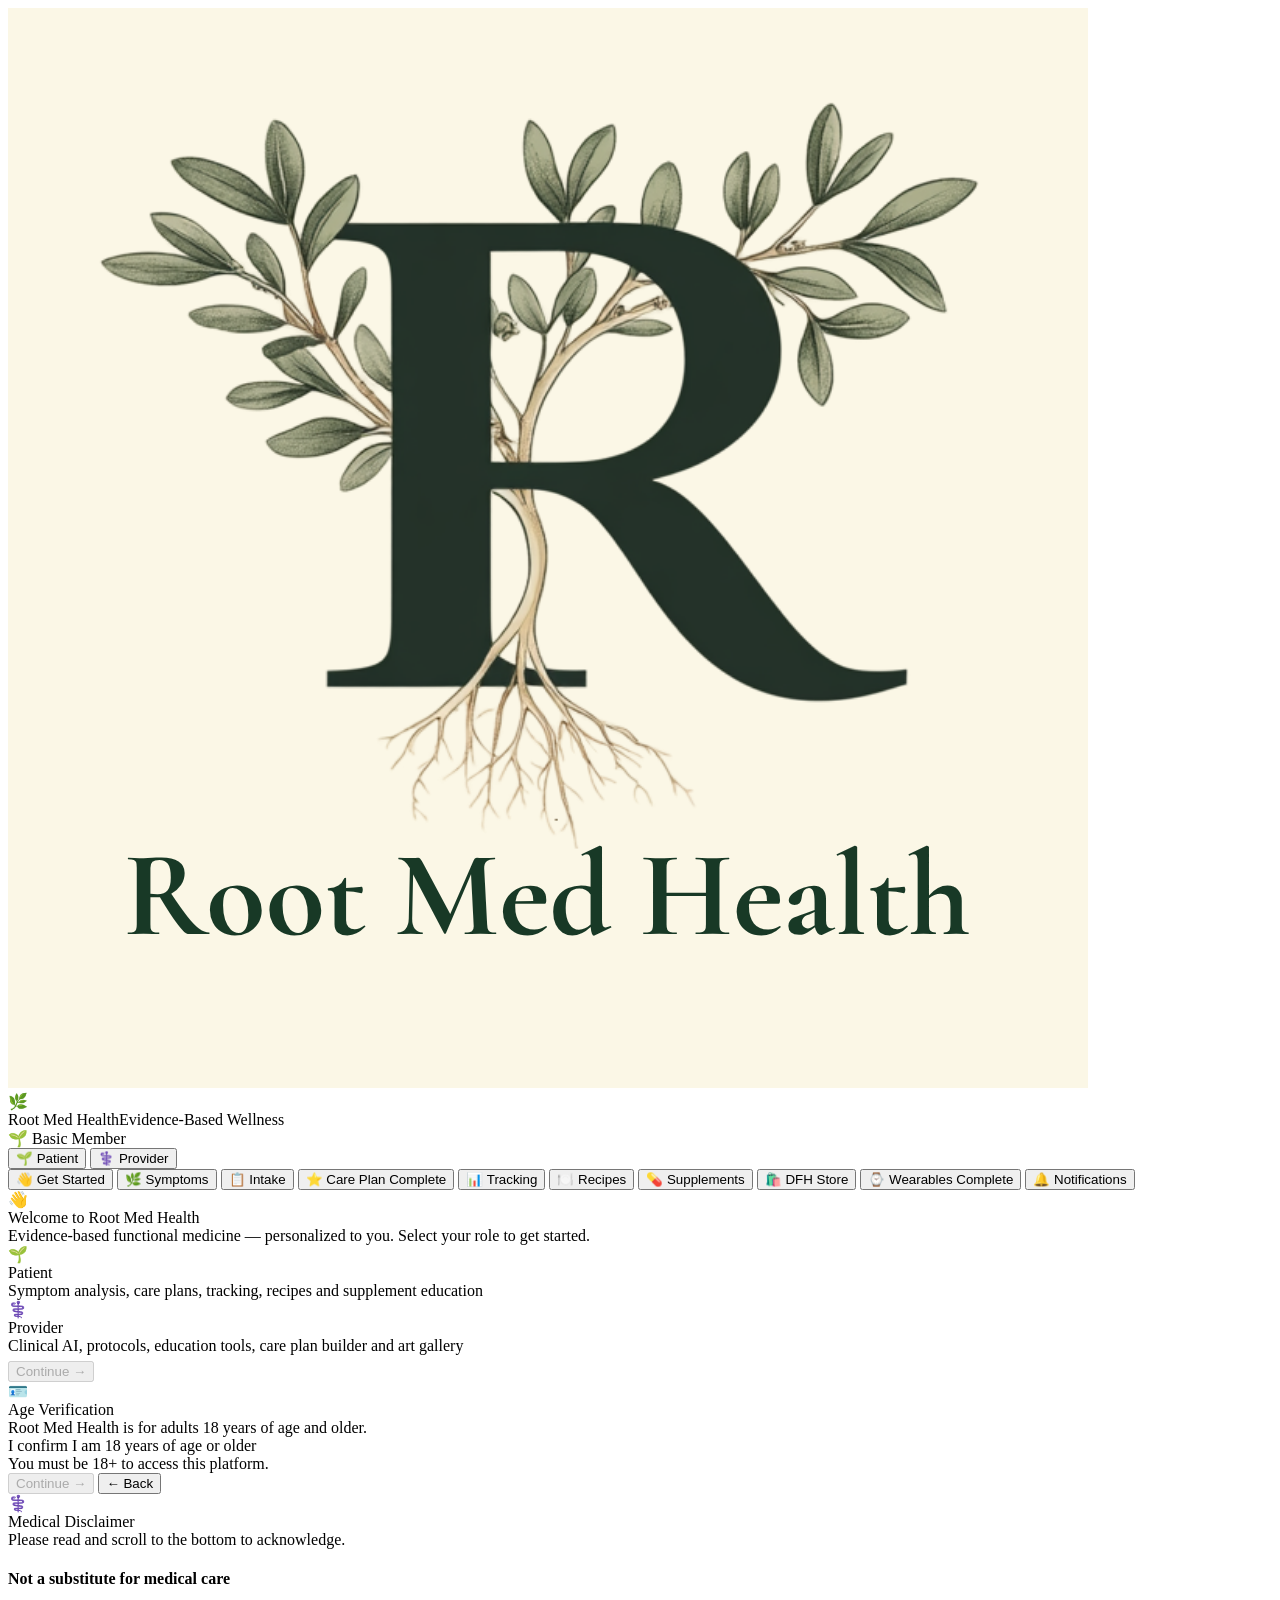
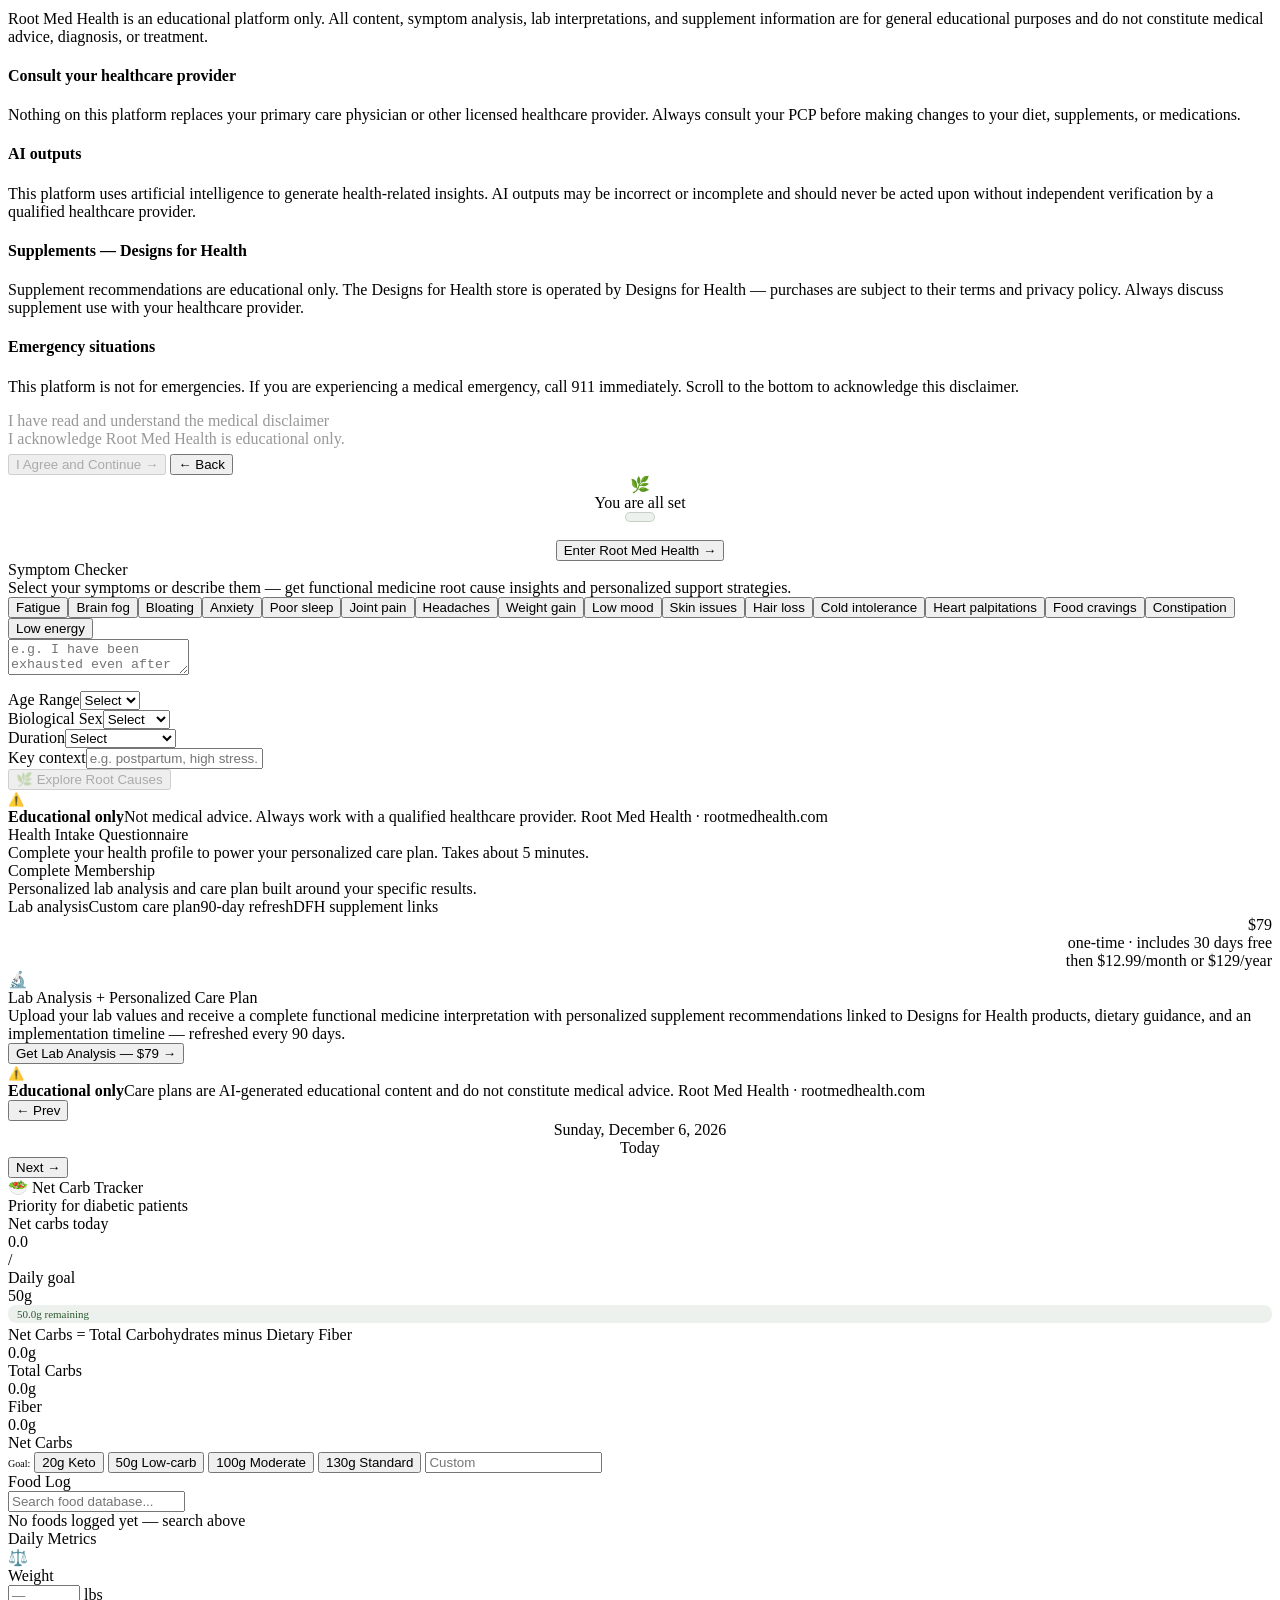
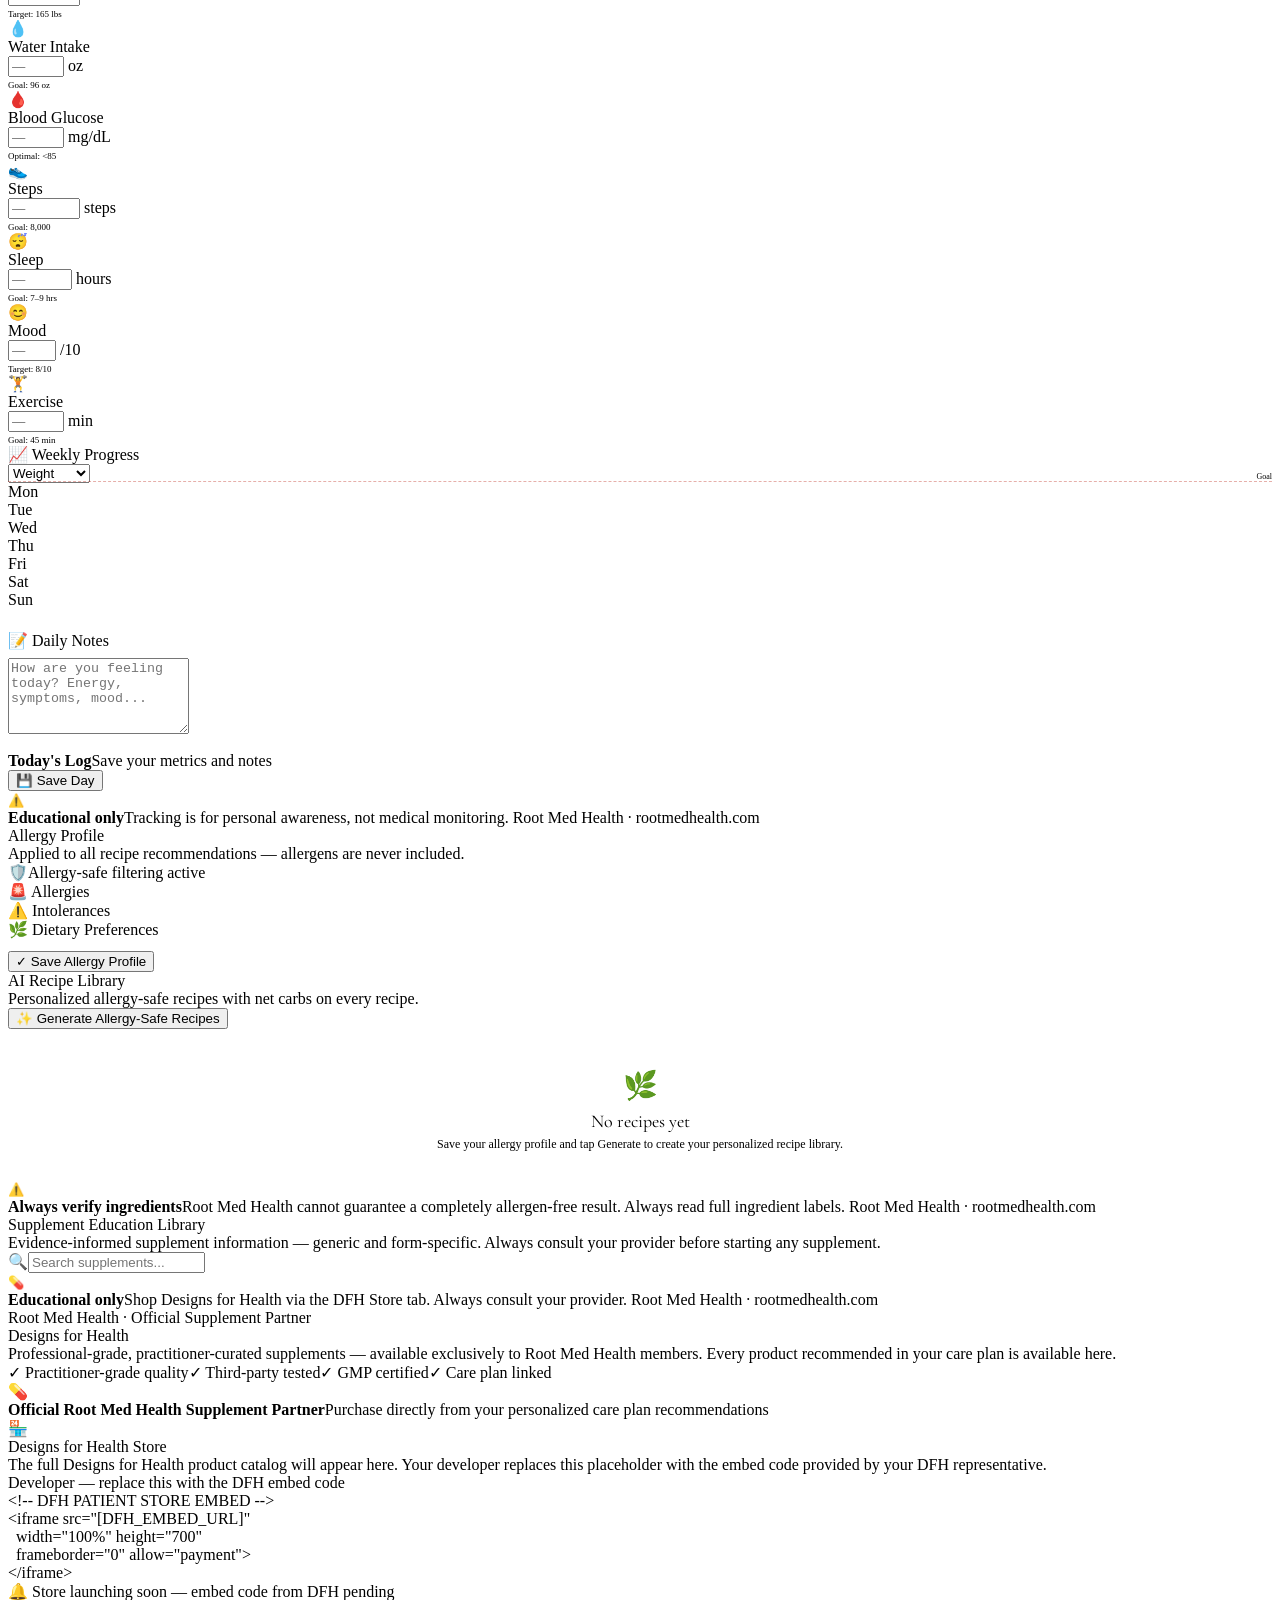
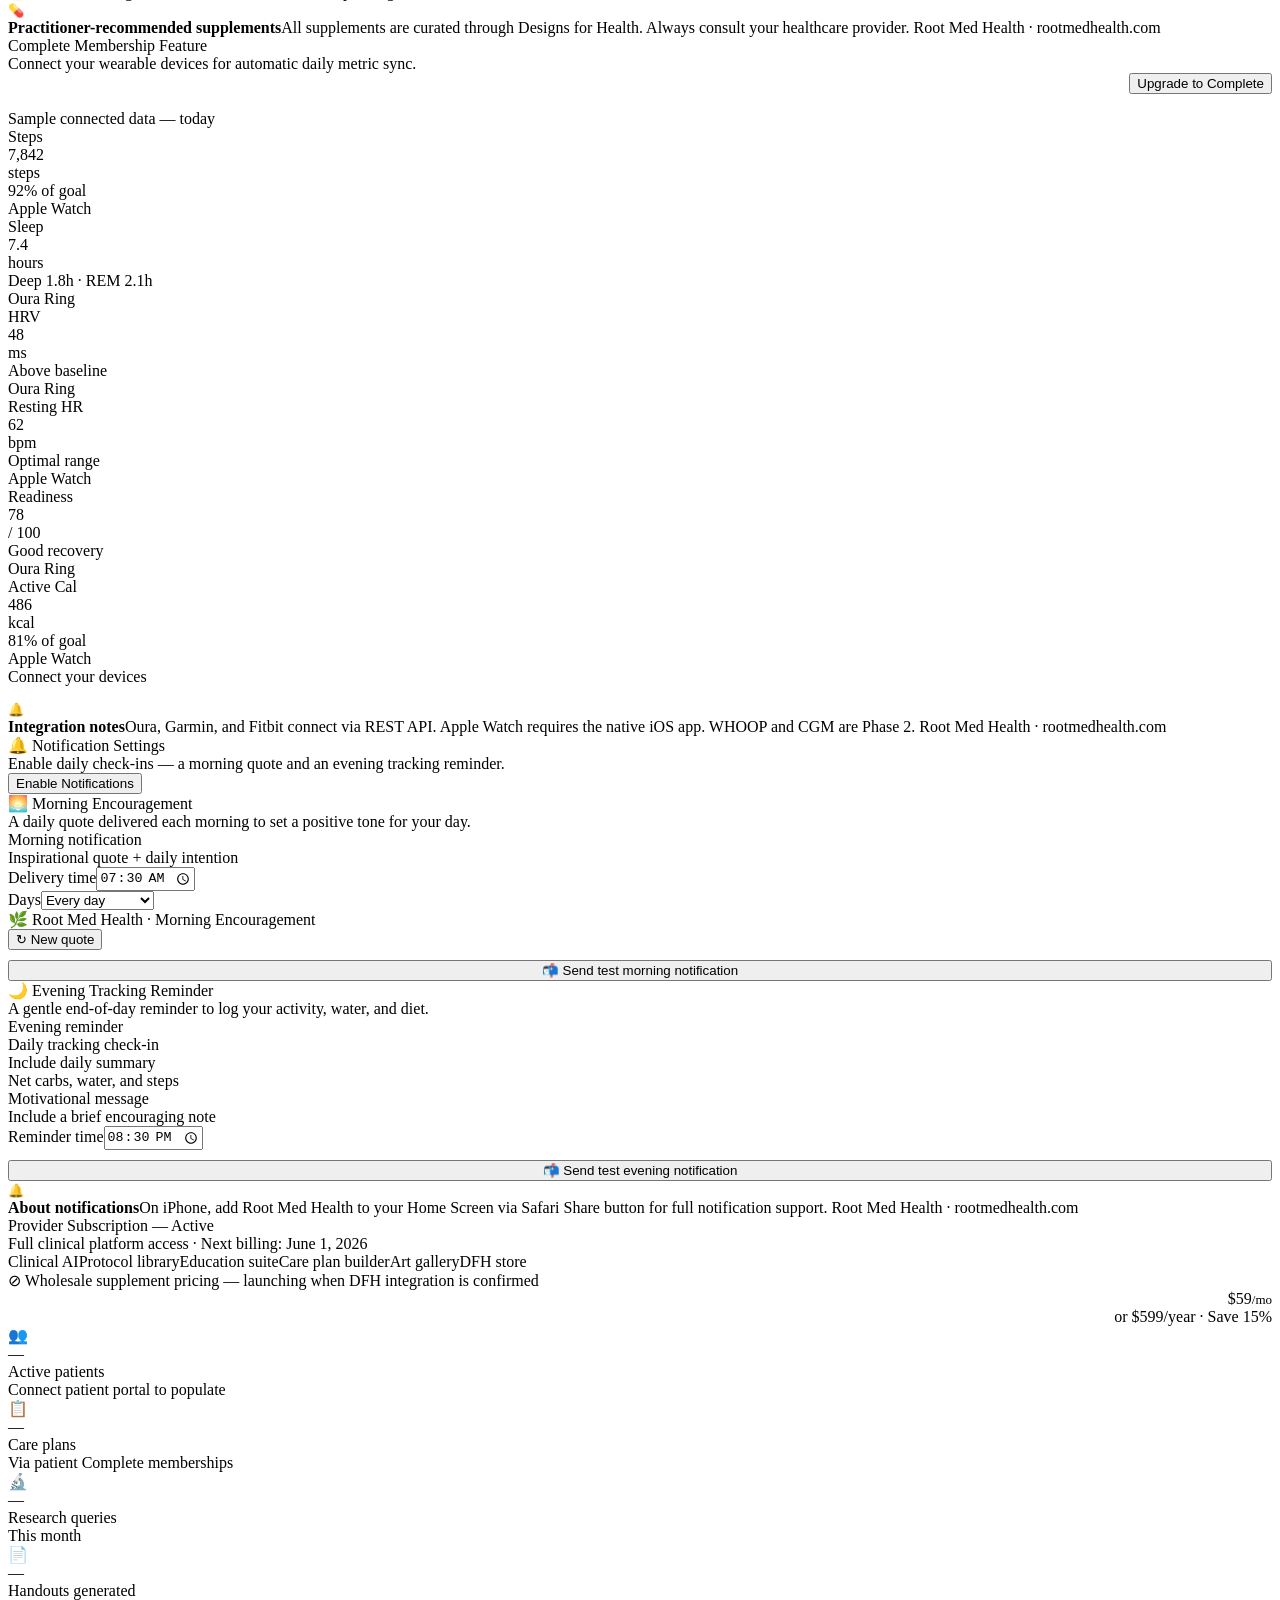
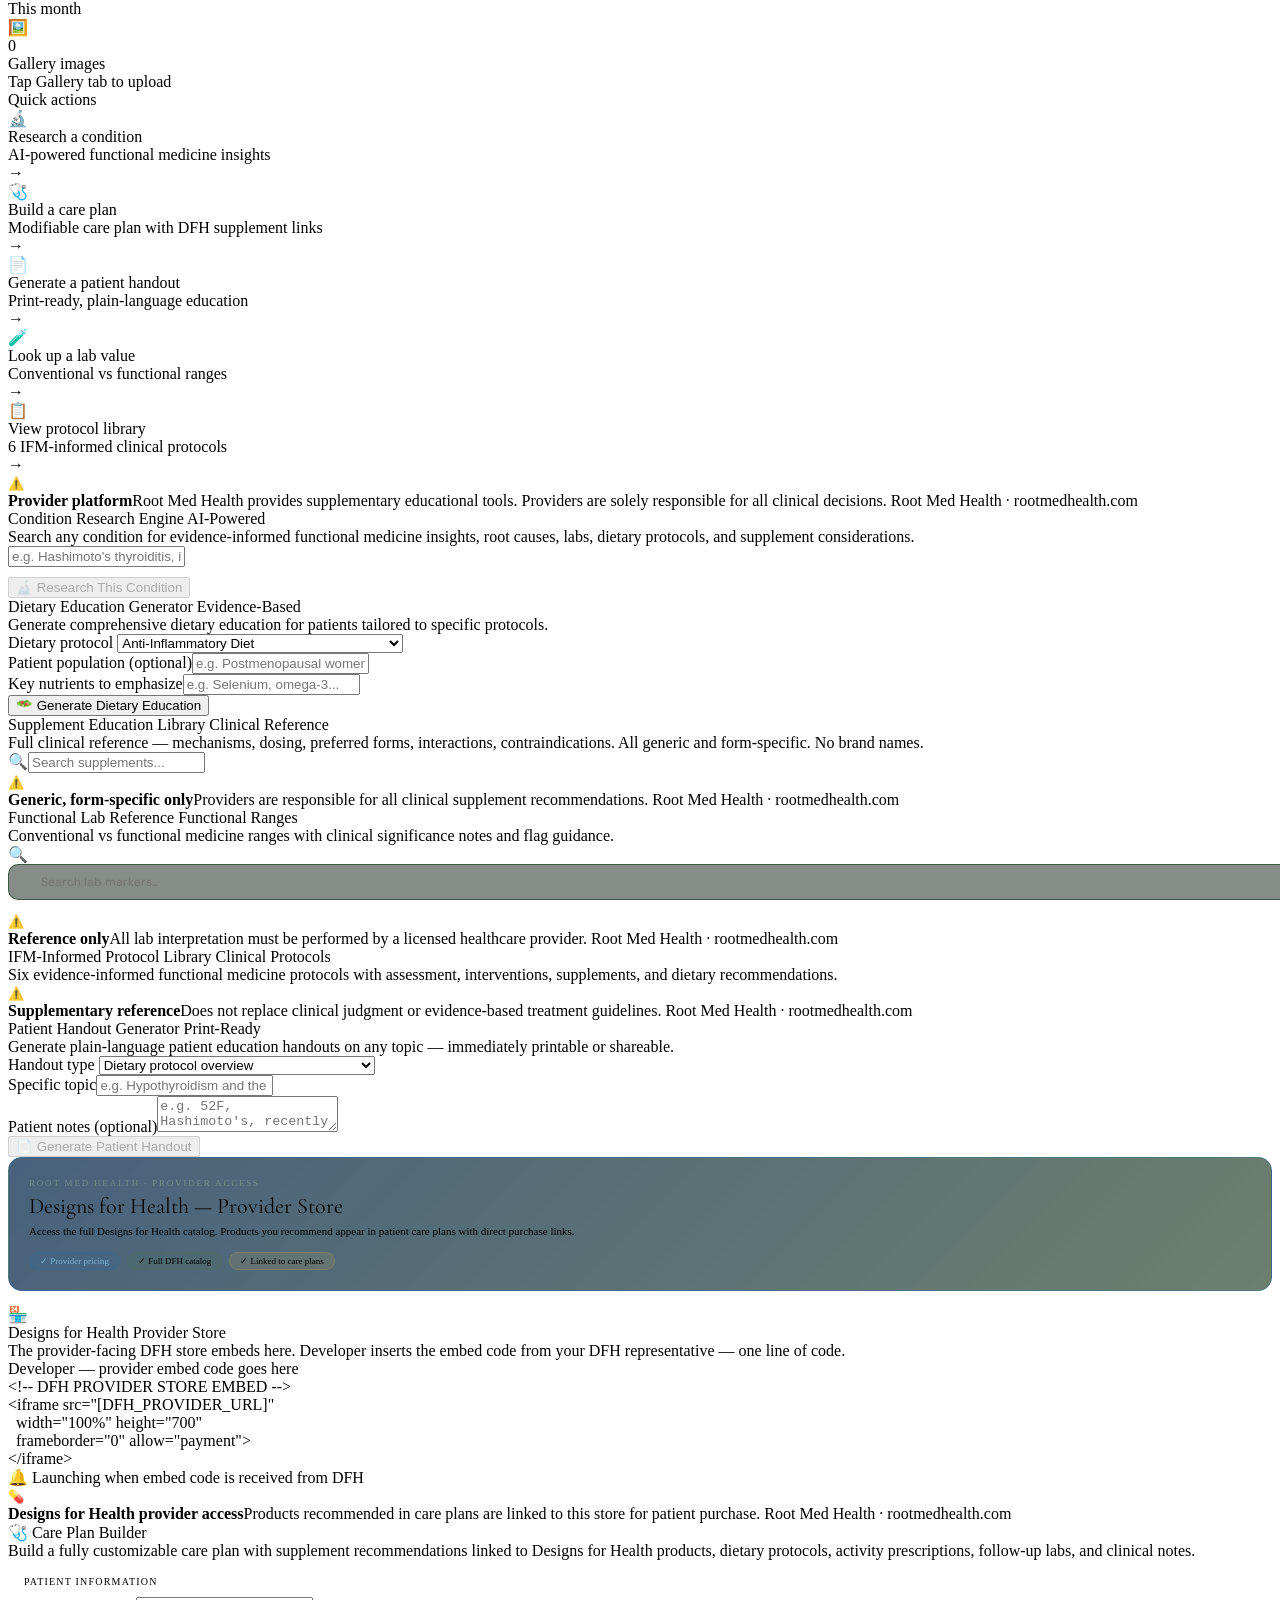
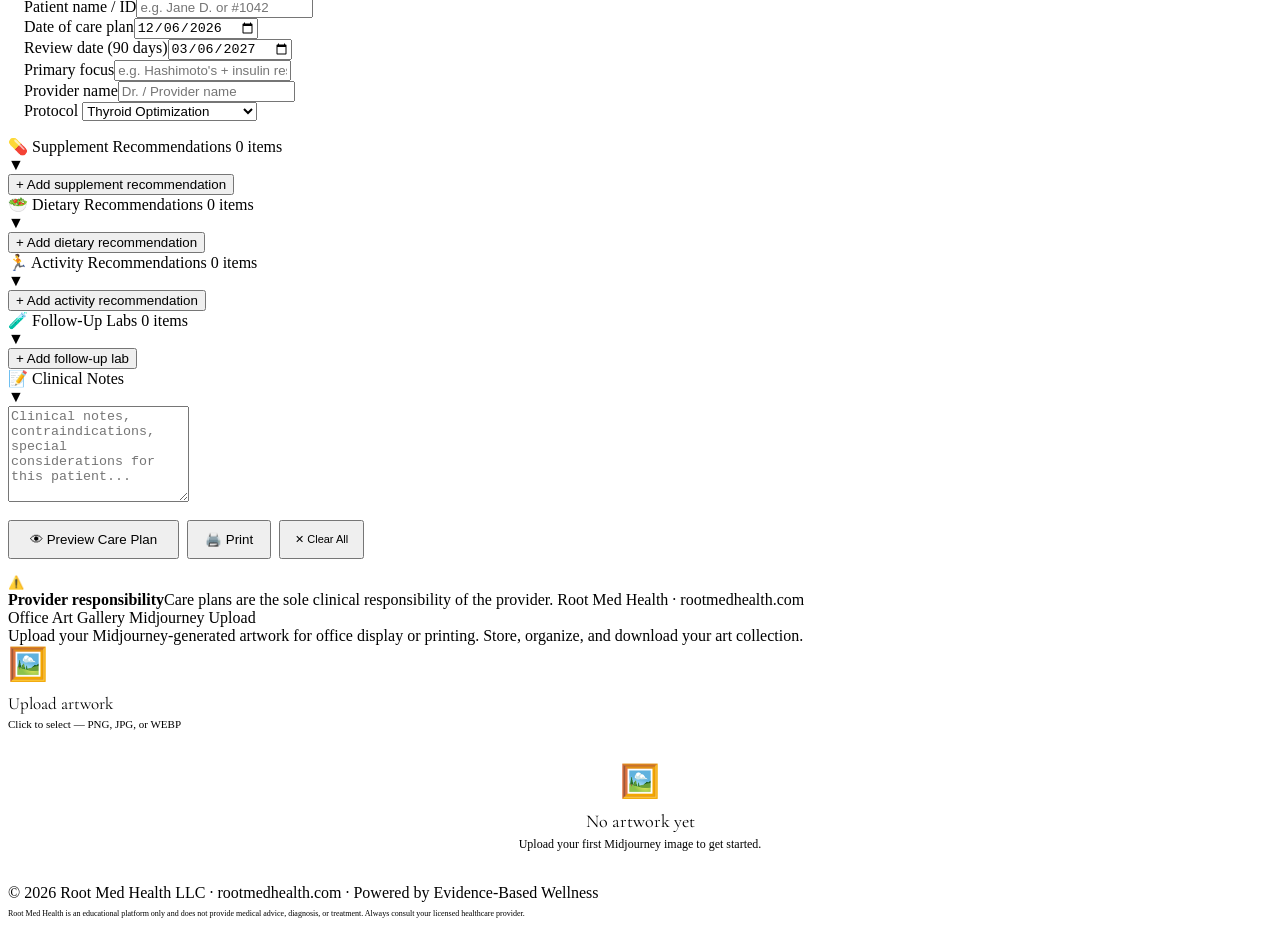
==== index.html @ a7e33c2a "Add files via upload" ====
<!DOCTYPE html>
<html lang="en">
<head>
<meta charset="UTF-8">
<meta name="viewport" content="width=device-width, initial-scale=1.0">
<meta name="description" content="Root Med Health — Evidence-based functional medicine personalized to you">
<meta name="theme-color" content="#2d4a30">
<title>Root Med Health</title>
<link rel="manifest" href="/manifest.json">
<link rel="apple-touch-icon" href="/icons/icon-180.png">
<link href="https://fonts.googleapis.com/css2?family=Cormorant+Garamond:ital,wght@0,300;0,400;0,500;0,600;1,300;1,400&family=DM+Sans:wght@300;400;500&display=swap" rel="stylesheet">
<link rel="stylesheet" href="styles.css">
</head>
<body class="patient-mode">

<!-- HEADER -->
<div class="header">
  <div class="logo" onclick="switchTab(isProvider?'dashboard':'symptoms',null)">
    <img src="/logo.png" class="logo-img" alt="Root Med Health"
      onerror="this.style.display='none';document.getElementById('lf').style.display='flex'">
    <div id="lf" class="logo-fallback">
      <div class="logo-orb">🌿</div>
      <div><span class="logo-text">Root Med Health</span><span class="logo-sub">Evidence-Based Wellness</span></div>
    </div>
  </div>
  <div class="header-right">
    <span class="tier-badge" id="tier-badge">🌱 Basic Member</span>
    <div class="mode-pills">
      <button class="mpill active" id="pill-patient" onclick="setMode('patient',this)">🌱 Patient</button>
      <button class="mpill" id="pill-provider" onclick="setMode('provider',this)">⚕️ Provider</button>
    </div>
  </div>
</div>

<!-- PATIENT TABS -->
<div class="main-tabs" id="patient-tabs">
  <button class="mtab active" onclick="switchTab('onboard',this)">👋 Get Started</button>
  <button class="mtab" onclick="switchTab('symptoms',this)">🌿 Symptoms</button>
  <button class="mtab" onclick="switchTab('intake',this)">📋 Intake</button>
  <button class="mtab" onclick="switchTab('careplan',this)">⭐ Care Plan <span class="tier-lock">Complete</span></button>
  <button class="mtab" onclick="switchTab('tracker',this)">📊 Tracking</button>
  <button class="mtab" onclick="switchTab('recipes',this)">🍽️ Recipes</button>
  <button class="mtab" onclick="switchTab('supplements',this)">💊 Supplements</button>
  <button class="mtab" onclick="switchTab('store',this)">🛍️ DFH Store</button>
  <button class="mtab" onclick="switchTab('wearables',this)">⌚ Wearables <span class="tier-lock">Complete</span></button>
  <button class="mtab" onclick="switchTab('notifications',this)">🔔 Notifications</button>
</div>

<!-- PROVIDER TABS -->
<div class="main-tabs" id="provider-tabs" style="display:none">
  <button class="mtab active" onclick="switchTab('dashboard',this)">📊 Dashboard</button>
  <button class="mtab" onclick="switchTab('research',this)">🔬 Condition Research</button>
  <button class="mtab" onclick="switchTab('dietary',this)">🥗 Dietary Education</button>
  <button class="mtab" onclick="switchTab('prov-supplements',this)">💊 Supplement Education</button>
  <button class="mtab" onclick="switchTab('labs',this)">🧪 Lab Reference</button>
  <button class="mtab" onclick="switchTab('protocols',this)">📋 Protocols</button>
  <button class="mtab" onclick="switchTab('handouts',this)">📄 Handouts</button>
  <button class="mtab" onclick="switchTab('prov-store',this)">🛍️ DFH Store</button>
  <button class="mtab" onclick="switchTab('builder',this)">🩺 Care Plan Builder</button>
  <button class="mtab" onclick="switchTab('gallery',this)">🖼️ Art Gallery</button>
</div>

<div class="main" id="main-content">

<!-- ONBOARDING -->
<div id="v-onboard" class="view active">
  <div class="ob-wrap">
    <div class="step-dots">
      <div class="sdot active" id="dot-0"></div>
      <div class="sdot" id="dot-1"></div>
      <div class="sdot" id="dot-2"></div>
      <div class="sdot" id="dot-3"></div>
    </div>
    <div class="ob-card active" id="ob-0">
      <span class="ob-icon">👋</span>
      <div class="ob-title">Welcome to Root Med Health</div>
      <div class="ob-sub">Evidence-based functional medicine — personalized to you. Select your role to get started.</div>
      <div class="role-grid">
        <div class="role-card" id="role-patient" onclick="selectRole('patient')">
          <span class="role-emoji">🌱</span>
          <div class="role-name">Patient</div>
          <div class="role-desc">Symptom analysis, care plans, tracking, recipes and supplement education</div>
        </div>
        <div class="role-card" id="role-provider" onclick="selectRole('provider')">
          <span class="role-emoji">⚕️</span>
          <div class="role-name">Provider</div>
          <div class="role-desc">Clinical AI, protocols, education tools, care plan builder and art gallery</div>
        </div>
      </div>
      <button class="btn-primary" id="btn-ob-0" disabled onclick="obStep(1)" style="margin-top:6px">Continue →</button>
    </div>
    <div class="ob-card" id="ob-1">
      <span class="ob-icon">🪪</span>
      <div class="ob-title">Age Verification</div>
      <div class="ob-sub">Root Med Health is for adults 18 years of age and older.</div>
      <div class="check-row" id="age-check" onclick="toggleCheck('age')">
        <div class="checkbox" id="cb-age"></div>
        <div><div class="check-label">I confirm I am 18 years of age or older</div><div class="check-sub">You must be 18+ to access this platform.</div></div>
      </div>
      <button class="btn-primary" id="btn-ob-1" disabled onclick="obStep(2)">Continue →</button>
      <button class="btn-back" onclick="obStep(0)">← Back</button>
    </div>
    <div class="ob-card" id="ob-2">
      <span class="ob-icon">⚕️</span>
      <div class="ob-title">Medical Disclaimer</div>
      <div class="ob-sub">Please read and scroll to the bottom to acknowledge.</div>
      <div class="disc-scroll" id="disc-scroll" onscroll="checkDiscScroll()">
        <h4>Not a substitute for medical care</h4>
        <p>Root Med Health is an educational platform only. All content, symptom analysis, lab interpretations, and supplement information are for general educational purposes and do not constitute medical advice, diagnosis, or treatment.</p>
        <h4>Consult your healthcare provider</h4>
        <p>Nothing on this platform replaces your primary care physician or other licensed healthcare provider. Always consult your PCP before making changes to your diet, supplements, or medications.</p>
        <h4>AI outputs</h4>
        <p>This platform uses artificial intelligence to generate health-related insights. AI outputs may be incorrect or incomplete and should never be acted upon without independent verification by a qualified healthcare provider.</p>
        <h4>Supplements — Designs for Health</h4>
        <p>Supplement recommendations are educational only. The Designs for Health store is operated by Designs for Health — purchases are subject to their terms and privacy policy. Always discuss supplement use with your healthcare provider.</p>
        <h4>Emergency situations</h4>
        <p>This platform is not for emergencies. If you are experiencing a medical emergency, call 911 immediately. Scroll to the bottom to acknowledge this disclaimer.</p>
      </div>
      <div class="check-row" id="disc-check" onclick="toggleCheck('disc')" style="pointer-events:none;opacity:.4">
        <div class="checkbox" id="cb-disc"></div>
        <div><div class="check-label">I have read and understand the medical disclaimer</div><div class="check-sub">I acknowledge Root Med Health is educational only.</div></div>
      </div>
      <button class="btn-primary" id="btn-ob-2" disabled onclick="obStep(3)" style="margin-top:6px">I Agree and Continue →</button>
      <button class="btn-back" onclick="obStep(1)">← Back</button>
    </div>
    <div class="ob-card" id="ob-3">
      <div style="text-align:center">
        <div class="success-ring">🌿</div>
        <div class="ob-title">You are all set</div>
        <div style="display:inline-block;background:rgba(77,114,83,.1);color:#2d5a30;border:1px solid rgba(77,114,83,.25);border-radius:20px;padding:4px 14px;font-size:11px;font-weight:500;margin-bottom:14px" id="ob-role-badge"></div>
        <div class="ob-sub" id="ob-success-sub"></div>
        <button class="btn-primary" onclick="enterPlatform()">Enter Root Med Health →</button>
      </div>
    </div>
  </div>
</div>

<!-- SYMPTOM CHECKER -->
<div id="v-symptoms" class="view">
  <div class="card">
    <div class="card-title">Symptom Checker</div>
    <div class="card-sub">Select your symptoms or describe them — get functional medicine root cause insights and personalized support strategies.</div>
    <div id="sym-input-area">
      <div class="chips" id="sym-tags"></div>
      <textarea class="inp" id="sym-text" style="margin-bottom:12px" placeholder="e.g. I have been exhausted even after 8 hours of sleep, bloated after meals, brain fog most mornings..." oninput="checkSymBtn()"></textarea>
      <div class="grid-2">
        <div class="fld"><label class="fld-label">Age Range</label><select class="inp" id="sym-age"><option value="">Select</option><option>18-25</option><option>26-35</option><option>36-45</option><option>46-55</option><option>56-65</option><option>65+</option></select></div>
        <div class="fld"><label class="fld-label">Biological Sex</label><select class="inp" id="sym-sex"><option value="">Select</option><option>Female</option><option>Male</option><option>Other</option></select></div>
        <div class="fld"><label class="fld-label">Duration</label><select class="inp" id="sym-dur"><option value="">Select</option><option>Under 2 weeks</option><option>2-4 weeks</option><option>1-3 months</option><option>3-6 months</option><option>6+ months</option><option>Years</option></select></div>
        <div class="fld"><label class="fld-label">Key context</label><input type="text" class="inp" id="sym-ctx" placeholder="e.g. postpartum, high stress..."></div>
      </div>
      <button class="btn-primary" id="sym-btn" onclick="analyzeSymptoms()" disabled>🌿 Explore Root Causes</button>
    </div>
    <div id="sym-loading" style="display:none"></div>
    <div id="sym-results" style="display:none"></div>
  </div>
  <div class="disc"><span style="font-size:13px;flex-shrink:0">⚠️</span><div class="disc-txt"><strong>Educational only</strong>Not medical advice. Always work with a qualified healthcare provider. Root Med Health · rootmedhealth.com</div></div>
</div>

<!-- INTAKE -->
<div id="v-intake" class="view">
  <div class="card">
    <div class="card-title">Health Intake Questionnaire</div>
    <div class="card-sub">Complete your health profile to power your personalized care plan. Takes about 5 minutes.</div>
    <div class="intake-progress" id="intake-progress"></div>
    <div id="intake-steps"></div>
  </div>
</div>

<!-- CARE PLAN -->
<div id="v-careplan" class="view">
  <div class="mb-banner mb-complete">
    <div>
      <div class="mb-title">Complete Membership</div>
      <div class="mb-sub">Personalized lab analysis and care plan built around your specific results.</div>
      <div class="mb-perks"><span class="mb-perk">Lab analysis</span><span class="mb-perk">Custom care plan</span><span class="mb-perk">90-day refresh</span><span class="mb-perk">DFH supplement links</span></div>
    </div>
    <div style="text-align:right;flex-shrink:0">
      <div class="mb-price">$79</div>
      <div class="mb-period">one-time · includes 30 days free</div>
      <span class="mb-trial">then $12.99/month or $129/year</span>
    </div>
  </div>
  <div class="lock-overlay" id="careplan-lock">
    <span class="lock-icon">🔬</span>
    <div class="lock-title">Lab Analysis + Personalized Care Plan</div>
    <div class="lock-sub">Upload your lab values and receive a complete functional medicine interpretation with personalized supplement recommendations linked to Designs for Health products, dietary guidance, and an implementation timeline — refreshed every 90 days.</div>
    <button class="btn-upgrade" onclick="unlockCarePlan()">Get Lab Analysis — $79 →</button>
  </div>
  <div id="careplan-content" style="display:none"></div>
  <div class="disc"><span style="font-size:13px;flex-shrink:0">⚠️</span><div class="disc-txt"><strong>Educational only</strong>Care plans are AI-generated educational content and do not constitute medical advice. Root Med Health · rootmedhealth.com</div></div>
</div>

<!-- TRACKING -->
<div id="v-tracker" class="view">
  <div class="date-nav">
    <button class="date-btn" onclick="changeDay(-1)">← Prev</button>
    <div style="text-align:center;flex:1"><div class="date-display" id="date-display"></div><span class="date-sub" id="date-sub"></span></div>
    <button class="date-btn" onclick="changeDay(1)">Next →</button>
  </div>
  <div class="carb-card">
    <div class="carb-header"><div class="carb-title">🥗 Net Carb Tracker</div><span class="carb-badge">Priority for diabetic patients</span></div>
    <div class="carb-big">
      <div><div class="carb-label">Net carbs today</div><div class="carb-num" id="carb-current">0</div></div>
      <div class="carb-div">/</div>
      <div><div class="carb-label">Daily goal</div><div class="carb-goal-num" id="carb-goal-display">50g</div></div>
      <div id="carb-remaining-badge"></div>
    </div>
    <div class="carb-bar"><div class="carb-fill" id="carb-fill" style="width:0%"></div></div>
    <div class="carb-formula">Net Carbs = Total Carbohydrates minus Dietary Fiber</div>
    <div class="carb-breakdown">
      <div class="cb-item"><div class="cb-val" id="cb-total">0g</div><div class="cb-lbl">Total Carbs</div></div>
      <div class="cb-item"><div class="cb-val" id="cb-fiber">0g</div><div class="cb-lbl">Fiber</div></div>
      <div class="cb-item"><div class="cb-val" id="cb-net">0g</div><div class="cb-lbl">Net Carbs</div></div>
    </div>
    <div class="goal-btns">
      <span style="font-size:10px;color:var(--gray)">Goal:</span>
      <button class="gbtn" onclick="setCarbGoal(20,this)">20g Keto</button>
      <button class="gbtn active" onclick="setCarbGoal(50,this)">50g Low-carb</button>
      <button class="gbtn" onclick="setCarbGoal(100,this)">100g Moderate</button>
      <button class="gbtn" onclick="setCarbGoal(130,this)">130g Standard</button>
      <input type="number" class="custom-goal" placeholder="Custom" oninput="setCarbGoal(parseInt(this.value)||50,null)">
    </div>
    <div class="food-log-title">Food Log</div>
    <div class="food-add-row"><input type="text" class="food-search-inp" id="quick-food-search" placeholder="Search food database..." oninput="quickFoodSearch()"></div>
    <div id="quick-food-results" style="display:none" class="food-dropdown"></div>
    <div class="log-items" id="food-log-items"><div class="log-empty">No foods logged yet — search above</div></div>
  </div>
  <div class="section-label">Daily Metrics</div>
  <div class="metrics-grid" id="metrics-grid"></div>
  <div class="chart-card">
    <div class="chart-header">
      <div class="chart-title">📈 Weekly Progress</div>
      <select class="chart-sel" id="chart-metric-sel" onchange="renderChart()">
        <option value="weight">Weight</option><option value="water">Water</option>
        <option value="netCarbs">Net Carbs</option><option value="steps">Steps</option>
        <option value="sleep">Sleep</option><option value="glucose">Glucose</option>
      </select>
    </div>
    <div style="position:relative;padding-bottom:22px"><div class="chart-bars" id="chart-bars"></div></div>
  </div>
  <div class="card" style="margin-bottom:14px">
    <div class="card-title" style="font-size:16px;margin-bottom:8px">📝 Daily Notes</div>
    <textarea class="inp" id="daily-notes" style="min-height:70px" placeholder="How are you feeling today? Energy, symptoms, mood..."></textarea>
  </div>
  <div class="save-bar">
    <div class="save-bar-text"><strong id="save-bar-label">Today's Log</strong><span>Save your metrics and notes</span></div>
    <button class="btn-save" onclick="saveDay()">💾 Save Day</button>
  </div>
  <div class="disc"><span style="font-size:13px;flex-shrink:0">⚠️</span><div class="disc-txt"><strong>Educational only</strong>Tracking is for personal awareness, not medical monitoring. Root Med Health · rootmedhealth.com</div></div>
</div>

<!-- RECIPES -->
<div id="v-recipes" class="view">
  <div class="card">
    <div class="card-title">Allergy Profile</div>
    <div class="card-sub">Applied to all recipe recommendations — allergens are never included.</div>
    <div class="allergy-bar" id="allergy-bar"><span style="font-size:16px;flex-shrink:0">🛡️</span><span class="af-text">Allergy-safe filtering active</span><div id="af-tags" style="display:flex;gap:4px;flex-wrap:wrap"></div></div>
    <div class="section-label">🚨 Allergies</div><div class="chips" id="chips-allergens"></div>
    <div class="section-label">⚠️ Intolerances</div><div class="chips" id="chips-intolerances"></div>
    <div class="section-label">🌿 Dietary Preferences</div><div class="chips" id="chips-preferences"></div>
    <button class="btn-primary" style="margin-top:12px" onclick="saveAllergyProfile()">✓ Save Allergy Profile</button>
  </div>
  <div class="card">
    <div class="card-title">AI Recipe Library</div>
    <div class="card-sub">Personalized allergy-safe recipes with net carbs on every recipe.</div>
    <button class="btn-primary" id="btn-gen-recipes" onclick="generateRecipes()" style="margin-bottom:12px">✨ Generate Allergy-Safe Recipes</button>
    <div id="recipe-loading" style="display:none"></div>
    <div class="recipe-grid" id="recipe-grid"></div>
    <div id="recipe-empty" style="text-align:center;padding:28px;color:var(--gray);font-size:12px"><div style="font-size:28px;margin-bottom:8px">🌿</div><div style="font-family:'Cormorant Garamond',serif;font-size:18px;color:var(--deep);margin-bottom:5px">No recipes yet</div>Save your allergy profile and tap Generate to create your personalized recipe library.</div>
  </div>
  <div class="disc"><span style="font-size:13px;flex-shrink:0">⚠️</span><div class="disc-txt"><strong>Always verify ingredients</strong>Root Med Health cannot guarantee a completely allergen-free result. Always read full ingredient labels. Root Med Health · rootmedhealth.com</div></div>
</div>

<!-- PATIENT SUPPLEMENTS -->
<div id="v-supplements" class="view">
  <div class="card">
    <div class="card-title">Supplement Education Library</div>
    <div class="card-sub">Evidence-informed supplement information — generic and form-specific. Always consult your provider before starting any supplement.</div>
    <div class="search-wrap"><span class="search-icon">🔍</span><input type="text" placeholder="Search supplements..." oninput="filterSupplements('patient',this.value)"></div>
    <div class="supp-grid" id="pat-supp-grid"></div>
    <div id="pat-supp-detail"></div>
  </div>
  <div class="disc"><span style="font-size:13px;flex-shrink:0">💊</span><div class="disc-txt"><strong>Educational only</strong>Shop Designs for Health via the DFH Store tab. Always consult your provider. Root Med Health · rootmedhealth.com</div></div>
</div>

<!-- PATIENT DFH STORE -->
<div id="v-store" class="view">
  <div class="dfh-hero">
    <div class="dfh-eyebrow">Root Med Health · Official Supplement Partner</div>
    <div class="dfh-title">Designs for Health</div>
    <div class="dfh-sub">Professional-grade, practitioner-curated supplements — available exclusively to Root Med Health members. Every product recommended in your care plan is available here.</div>
    <div class="dfh-badges"><span class="dfh-badge">✓ Practitioner-grade quality</span><span class="dfh-badge">✓ Third-party tested</span><span class="dfh-badge">✓ GMP certified</span><span class="dfh-badge">✓ Care plan linked</span></div>
    <div class="dfh-partner-strip"><div class="dfh-partner-logo">💊</div><div class="dfh-partner-text"><strong>Official Root Med Health Supplement Partner</strong><span>Purchase directly from your personalized care plan recommendations</span></div></div>
  </div>
  <div class="embed-zone">
    <div class="embed-placeholder">
      <span class="embed-placeholder-icon">🏪</span>
      <div class="embed-placeholder-title">Designs for Health Store</div>
      <div class="embed-placeholder-sub">The full Designs for Health product catalog will appear here. Your developer replaces this placeholder with the embed code provided by your DFH representative.</div>
      <div class="embed-code-box"><div class="ecb-label">Developer — replace this with the DFH embed code</div><div class="ecb-code">&lt;!-- DFH PATIENT STORE EMBED --&gt;<br>&lt;iframe src="[DFH_EMBED_URL]"<br>&nbsp;&nbsp;width="100%" height="700"<br>&nbsp;&nbsp;frameborder="0" allow="payment"&gt;<br>&lt;/iframe&gt;</div></div>
      <div class="embed-coming">🔔 Store launching soon — embed code from DFH pending</div>
    </div>
  </div>
  <div class="disc"><span style="font-size:13px;flex-shrink:0">💊</span><div class="disc-txt"><strong>Practitioner-recommended supplements</strong>All supplements are curated through Designs for Health. Always consult your healthcare provider. Root Med Health · rootmedhealth.com</div></div>
</div>

<!-- WEARABLES -->
<div id="v-wearables" class="view">
  <div class="mb-banner mb-complete" style="margin-bottom:16px">
    <div><div class="mb-title">Complete Membership Feature</div><div class="mb-sub">Connect your wearable devices for automatic daily metric sync.</div></div>
    <div style="text-align:right;flex-shrink:0"><button class="btn-mb" onclick="unlockCarePlan()">Upgrade to Complete</button></div>
  </div>
  <div class="data-stream">
    <div class="ds-title"><span class="live-dot"></span> Sample connected data — today</div>
    <div class="ds-grid">
      <div class="ds-item"><div class="ds-source">Steps</div><div class="ds-val">7,842</div><div class="ds-unit">steps</div><div class="ds-label">92% of goal</div><div class="ds-badge dsb-apple">Apple Watch</div></div>
      <div class="ds-item"><div class="ds-source">Sleep</div><div class="ds-val">7.4</div><div class="ds-unit">hours</div><div class="ds-label">Deep 1.8h · REM 2.1h</div><div class="ds-badge dsb-oura">Oura Ring</div></div>
      <div class="ds-item"><div class="ds-source">HRV</div><div class="ds-val">48</div><div class="ds-unit">ms</div><div class="ds-label">Above baseline</div><div class="ds-badge dsb-oura">Oura Ring</div></div>
      <div class="ds-item"><div class="ds-source">Resting HR</div><div class="ds-val">62</div><div class="ds-unit">bpm</div><div class="ds-label">Optimal range</div><div class="ds-badge dsb-apple">Apple Watch</div></div>
      <div class="ds-item"><div class="ds-source">Readiness</div><div class="ds-val">78</div><div class="ds-unit">/ 100</div><div class="ds-label">Good recovery</div><div class="ds-badge dsb-oura">Oura Ring</div></div>
      <div class="ds-item"><div class="ds-source">Active Cal</div><div class="ds-val">486</div><div class="ds-unit">kcal</div><div class="ds-label">81% of goal</div><div class="ds-badge dsb-apple">Apple Watch</div></div>
    </div>
  </div>
  <div class="section-label">Connect your devices</div>
  <div class="wearable-grid" id="wearable-grid"></div>
  <div class="disc" style="margin-top:14px"><span style="font-size:13px;flex-shrink:0">🔔</span><div class="disc-txt"><strong>Integration notes</strong>Oura, Garmin, and Fitbit connect via REST API. Apple Watch requires the native iOS app. WHOOP and CGM are Phase 2. Root Med Health · rootmedhealth.com</div></div>
</div>

<!-- NOTIFICATIONS -->
<div id="v-notifications" class="view">
  <div class="card">
    <div class="card-title">🔔 Notification Settings</div>
    <div class="card-sub">Enable daily check-ins — a morning quote and an evening tracking reminder.</div>
    <div class="notif-status" id="notif-status"></div>
    <button class="btn-primary" id="btn-enable-notif" onclick="requestNotifPermission()">Enable Notifications</button>
  </div>
  <div class="card">
    <div class="card-title">🌅 Morning Encouragement</div>
    <div class="card-sub">A daily quote delivered each morning to set a positive tone for your day.</div>
    <div class="toggle-row"><div><div class="toggle-label">Morning notification</div><div class="toggle-sub">Inspirational quote + daily intention</div></div><div class="toggle on" onclick="this.classList.toggle('on')"></div></div>
    <div class="time-row">
      <div class="time-fld"><label>Delivery time</label><input type="time" id="morning-time" value="07:30"></div>
      <div class="time-fld"><label>Days</label><select id="morning-days"><option>Every day</option><option>Weekdays only</option><option>Weekends only</option></select></div>
    </div>
    <div class="quote-preview"><div class="quote-eyebrow">🌿 Root Med Health · Morning Encouragement</div><div class="quote-text" id="morning-quote-text"></div><div class="quote-sub" id="morning-quote-sub"></div><button class="btn-new-quote" onclick="refreshQuote()">↻ New quote</button></div>
    <button class="btn-outline" style="width:100%;margin-top:10px" onclick="sendTestMorning()">📬 Send test morning notification</button>
  </div>
  <div class="card">
    <div class="card-title">🌙 Evening Tracking Reminder</div>
    <div class="card-sub">A gentle end-of-day reminder to log your activity, water, and diet.</div>
    <div class="toggle-row"><div><div class="toggle-label">Evening reminder</div><div class="toggle-sub">Daily tracking check-in</div></div><div class="toggle on" onclick="this.classList.toggle('on')"></div></div>
    <div class="toggle-row"><div><div class="toggle-label">Include daily summary</div><div class="toggle-sub">Net carbs, water, and steps</div></div><div class="toggle on" onclick="this.classList.toggle('on')"></div></div>
    <div class="toggle-row"><div><div class="toggle-label">Motivational message</div><div class="toggle-sub">Include a brief encouraging note</div></div><div class="toggle on" onclick="this.classList.toggle('on')"></div></div>
    <div class="time-row"><div class="time-fld"><label>Reminder time</label><input type="time" id="evening-time" value="20:30"></div></div>
    <button class="btn-outline" style="width:100%;margin-top:10px" onclick="sendTestEvening()">📬 Send test evening notification</button>
  </div>
  <div class="disc"><span style="font-size:13px;flex-shrink:0">🔔</span><div class="disc-txt"><strong>About notifications</strong>On iPhone, add Root Med Health to your Home Screen via Safari Share button for full notification support. Root Med Health · rootmedhealth.com</div></div>
</div>

<!-- PROVIDER DASHBOARD -->
<div id="v-dashboard" class="view">
  <div class="sub-box">
    <div>
      <div class="sb-title">Provider Subscription — Active</div>
      <div class="sb-sub">Full clinical platform access · Next billing: June 1, 2026</div>
      <div class="sb-perks"><span class="sb-perk">Clinical AI</span><span class="sb-perk">Protocol library</span><span class="sb-perk">Education suite</span><span class="sb-perk">Care plan builder</span><span class="sb-perk">Art gallery</span><span class="sb-perk">DFH store</span></div>
      <div class="no-wholesale">⊘ Wholesale supplement pricing — launching when DFH integration is confirmed</div>
    </div>
    <div style="text-align:right;flex-shrink:0"><div class="sb-price-val">$59<small style="font-size:13px">/mo</small></div><div class="sb-period">or $599/year · Save 15%</div></div>
  </div>
  <div class="dash-grid">
    <div class="dash-stat ds-green"><span class="dash-stat-icon">👥</span><div class="dash-stat-val">—</div><div class="dash-stat-label">Active patients</div><div class="dash-stat-sub">Connect patient portal to populate</div></div>
    <div class="dash-stat ds-gold"><span class="dash-stat-icon">📋</span><div class="dash-stat-val">—</div><div class="dash-stat-label">Care plans</div><div class="dash-stat-sub">Via patient Complete memberships</div></div>
    <div class="dash-stat ds-blue"><span class="dash-stat-icon">🔬</span><div class="dash-stat-val">—</div><div class="dash-stat-label">Research queries</div><div class="dash-stat-sub">This month</div></div>
    <div class="dash-stat ds-purple"><span class="dash-stat-icon">📄</span><div class="dash-stat-val">—</div><div class="dash-stat-label">Handouts generated</div><div class="dash-stat-sub">This month</div></div>
    <div class="dash-stat ds-terra"><span class="dash-stat-icon">🖼️</span><div class="dash-stat-val" id="gallery-count">0</div><div class="dash-stat-label">Gallery images</div><div class="dash-stat-sub">Tap Gallery tab to upload</div></div>
  </div>
  <div class="dash-activity">
    <div class="da-title">Quick actions</div>
    <div class="da-item" onclick="switchProvTab('research')"><div class="da-icon">🔬</div><div class="da-text"><div class="da-main">Research a condition</div><div class="da-sub">AI-powered functional medicine insights</div></div><div class="da-arrow">→</div></div>
    <div class="da-item" onclick="switchProvTab('builder')"><div class="da-icon">🩺</div><div class="da-text"><div class="da-main">Build a care plan</div><div class="da-sub">Modifiable care plan with DFH supplement links</div></div><div class="da-arrow">→</div></div>
    <div class="da-item" onclick="switchProvTab('handouts')"><div class="da-icon">📄</div><div class="da-text"><div class="da-main">Generate a patient handout</div><div class="da-sub">Print-ready, plain-language education</div></div><div class="da-arrow">→</div></div>
    <div class="da-item" onclick="switchProvTab('labs')"><div class="da-icon">🧪</div><div class="da-text"><div class="da-main">Look up a lab value</div><div class="da-sub">Conventional vs functional ranges</div></div><div class="da-arrow">→</div></div>
    <div class="da-item" onclick="switchProvTab('protocols')"><div class="da-icon">📋</div><div class="da-text"><div class="da-main">View protocol library</div><div class="da-sub">6 IFM-informed clinical protocols</div></div><div class="da-arrow">→</div></div>
  </div>
  <div class="disc"><span style="font-size:13px;flex-shrink:0">⚠️</span><div class="disc-txt"><strong>Provider platform</strong>Root Med Health provides supplementary educational tools. Providers are solely responsible for all clinical decisions. Root Med Health · rootmedhealth.com</div></div>
</div>

<!-- CONDITION RESEARCH -->
<div id="v-research" class="view">
  <div class="card">
    <div class="card-title">Condition Research Engine <span class="prov-tag">AI-Powered</span></div>
    <div class="card-sub">Search any condition for evidence-informed functional medicine insights, root causes, labs, dietary protocols, and supplement considerations.</div>
    <input type="text" class="inp" id="research-input" placeholder="e.g. Hashimoto's thyroiditis, insulin resistance, PCOS, leaky gut..." onkeydown="if(event.key==='Enter')runResearch()" oninput="checkResearchBtn()" style="margin-bottom:10px">
    <div class="chips" id="research-chips"></div>
    <button class="btn-primary" id="btn-research" onclick="runResearch()" disabled>🔬 Research This Condition</button>
  </div>
  <div id="research-results"></div>
</div>

<!-- DIETARY EDUCATION -->
<div id="v-dietary" class="view">
  <div class="card">
    <div class="card-title">Dietary Education Generator <span class="prov-tag">Evidence-Based</span></div>
    <div class="card-sub">Generate comprehensive dietary education for patients tailored to specific protocols.</div>
    <div class="fld"><label class="fld-label">Dietary protocol</label>
      <select class="inp" id="diet-protocol">
        <option>Anti-Inflammatory Diet</option><option>Thyroid Support Nutrition</option>
        <option>Blood Sugar Balance and Insulin Resistance</option><option>Gut Healing (4R Protocol)</option>
        <option>Mediterranean Diet</option><option>Low-Histamine Diet</option>
        <option>Elimination Diet</option><option>Ketogenic / Low-Carb Therapeutic</option>
        <option>Adrenal Support Nutrition</option><option>Cardiovascular Protective Diet</option>
        <option>Hormone Balancing Diet</option><option>Detox Support Diet</option>
      </select>
    </div>
    <div class="grid-2">
      <div class="fld"><label class="fld-label">Patient population (optional)</label><input type="text" class="inp" id="diet-population" placeholder="e.g. Postmenopausal women..."></div>
      <div class="fld"><label class="fld-label">Key nutrients to emphasize</label><input type="text" class="inp" id="diet-emphasis" placeholder="e.g. Selenium, omega-3..."></div>
    </div>
    <button class="btn-primary" onclick="generateDietEdu()" id="btn-diet">🥗 Generate Dietary Education</button>
    <div id="diet-output"></div>
  </div>
</div>

<!-- PROVIDER SUPPLEMENTS -->
<div id="v-prov-supplements" class="view">
  <div class="card">
    <div class="card-title">Supplement Education Library <span class="prov-tag">Clinical Reference</span></div>
    <div class="card-sub">Full clinical reference — mechanisms, dosing, preferred forms, interactions, contraindications. All generic and form-specific. No brand names.</div>
    <div class="search-wrap"><span class="search-icon">🔍</span><input type="text" placeholder="Search supplements..." oninput="filterSupplements('provider',this.value)"></div>
    <div class="supp-grid" id="prov-supp-grid"></div>
    <div id="prov-supp-detail"></div>
  </div>
  <div class="disc"><span style="font-size:13px;flex-shrink:0">⚠️</span><div class="disc-txt"><strong>Generic, form-specific only</strong>Providers are responsible for all clinical supplement recommendations. Root Med Health · rootmedhealth.com</div></div>
</div>

<!-- LAB REFERENCE -->
<div id="v-labs" class="view">
  <div class="card">
    <div class="card-title">Functional Lab Reference <span class="prov-tag">Functional Ranges</span></div>
    <div class="card-sub">Conventional vs functional medicine ranges with clinical significance notes and flag guidance.</div>
    <div style="position:relative;margin-bottom:12px"><span class="search-icon">🔍</span><input type="text" style="width:100%;padding:9px 12px 9px 32px;border:1px solid rgba(45,74,48,.8);border-radius:10px;background:rgba(15,26,18,.5);font-family:'DM Sans',sans-serif;font-size:12px;color:var(--pt);outline:none;" placeholder="Search lab markers..." oninput="filterLabs(this.value)"></div>
    <div class="lab-grid" id="lab-grid"></div>
  </div>
  <div class="disc"><span style="font-size:13px;flex-shrink:0">⚠️</span><div class="disc-txt"><strong>Reference only</strong>All lab interpretation must be performed by a licensed healthcare provider. Root Med Health · rootmedhealth.com</div></div>
</div>

<!-- PROTOCOLS -->
<div id="v-protocols" class="view">
  <div class="card">
    <div class="card-title">IFM-Informed Protocol Library <span class="prov-tag">Clinical Protocols</span></div>
    <div class="card-sub">Six evidence-informed functional medicine protocols with assessment, interventions, supplements, and dietary recommendations.</div>
    <div class="protocol-grid" id="protocol-grid"></div>
    <div id="protocol-detail"></div>
  </div>
  <div class="disc"><span style="font-size:13px;flex-shrink:0">⚠️</span><div class="disc-txt"><strong>Supplementary reference</strong>Does not replace clinical judgment or evidence-based treatment guidelines. Root Med Health · rootmedhealth.com</div></div>
</div>

<!-- HANDOUT GENERATOR -->
<div id="v-handouts" class="view">
  <div class="card">
    <div class="card-title">Patient Handout Generator <span class="prov-tag">Print-Ready</span></div>
    <div class="card-sub">Generate plain-language patient education handouts on any topic — immediately printable or shareable.</div>
    <div class="fld"><label class="fld-label">Handout type</label>
      <select class="inp" id="handout-type">
        <option>Dietary protocol overview</option><option>Supplement protocol with instructions</option>
        <option>Lab results explained (patient-friendly)</option><option>Health condition explained</option>
        <option>Lifestyle recommendations</option><option>Pre-appointment preparation guide</option>
        <option>Post-appointment summary and next steps</option>
      </select>
    </div>
    <div class="fld"><label class="fld-label">Specific topic</label><input type="text" class="inp" id="handout-topic" placeholder="e.g. Hypothyroidism and the gut-thyroid axis..." oninput="checkHandoutBtn()"></div>
    <div class="fld"><label class="fld-label">Patient notes (optional)</label><textarea class="inp" id="handout-notes" placeholder="e.g. 52F, Hashimoto's, recently started levothyroxine..."></textarea></div>
    <button class="btn-primary" id="btn-handout" onclick="generateHandout()" disabled>📄 Generate Patient Handout</button>
    <div id="handout-output"></div>
  </div>
</div>

<!-- PROVIDER DFH STORE -->
<div id="v-prov-store" class="view">
  <div style="background:linear-gradient(135deg,rgba(26,58,92,.8),rgba(45,74,48,.7));border-radius:14px;padding:20px;margin-bottom:14px;border:1px solid rgba(45,106,160,.35)">
    <div style="font-size:9px;letter-spacing:.2em;text-transform:uppercase;color:rgba(168,197,160,.4);margin-bottom:5px">Root Med Health · Provider Access</div>
    <div style="font-family:'Cormorant Garamond',serif;font-size:22px;color:var(--pt);margin-bottom:4px">Designs for Health — Provider Store</div>
    <div style="font-size:11px;color:var(--pm);line-height:1.55;margin-bottom:12px">Access the full Designs for Health catalog. Products you recommend appear in patient care plans with direct purchase links.</div>
    <div style="display:flex;gap:7px;flex-wrap:wrap">
      <span style="font-size:9px;padding:3px 10px;border-radius:10px;background:rgba(45,106,160,.2);color:#7fb3d3;border:1px solid rgba(45,106,160,.3);font-weight:500">✓ Provider pricing</span>
      <span style="font-size:9px;padding:3px 10px;border-radius:10px;background:rgba(77,114,83,.2);color:var(--sage-light);border:1px solid rgba(77,114,83,.3);font-weight:500">✓ Full DFH catalog</span>
      <span style="font-size:9px;padding:3px 10px;border-radius:10px;background:rgba(201,168,76,.15);color:var(--gold);border:1px solid rgba(201,168,76,.25);font-weight:500">✓ Linked to care plans</span>
    </div>
  </div>
  <div class="embed-zone">
    <div class="embed-placeholder">
      <span class="embed-placeholder-icon">🏪</span>
      <div class="embed-placeholder-title">Designs for Health Provider Store</div>
      <div class="embed-placeholder-sub">The provider-facing DFH store embeds here. Developer inserts the embed code from your DFH representative — one line of code.</div>
      <div class="embed-code-box"><div class="ecb-label">Developer — provider embed code goes here</div><div class="ecb-code">&lt;!-- DFH PROVIDER STORE EMBED --&gt;<br>&lt;iframe src="[DFH_PROVIDER_URL]"<br>&nbsp;&nbsp;width="100%" height="700"<br>&nbsp;&nbsp;frameborder="0" allow="payment"&gt;<br>&lt;/iframe&gt;</div></div>
      <div class="embed-coming">🔔 Launching when embed code is received from DFH</div>
    </div>
  </div>
  <div class="disc"><span style="font-size:13px;flex-shrink:0">💊</span><div class="disc-txt"><strong>Designs for Health provider access</strong>Products recommended in care plans are linked to this store for patient purchase. Root Med Health · rootmedhealth.com</div></div>
</div>

<!-- CARE PLAN BUILDER -->
<div id="v-builder" class="view">
  <div class="builder-header">
    <div class="builder-title">🩺 Care Plan Builder</div>
    <div class="builder-sub">Build a fully customizable care plan with supplement recommendations linked to Designs for Health products, dietary protocols, activity prescriptions, follow-up labs, and clinical notes.</div>
  </div>
  <div class="card" style="padding:16px">
    <div style="font-size:10px;text-transform:uppercase;letter-spacing:.12em;color:var(--gold);font-weight:500;margin-bottom:10px">Patient Information</div>
    <div class="builder-meta">
      <div class="bm-field"><label>Patient name / ID</label><input type="text" id="cp-patient" placeholder="e.g. Jane D. or #1042"></div>
      <div class="bm-field"><label>Date of care plan</label><input type="date" id="cp-date"></div>
      <div class="bm-field"><label>Review date (90 days)</label><input type="date" id="cp-review"></div>
      <div class="bm-field"><label>Primary focus</label><input type="text" id="cp-diagnosis" placeholder="e.g. Hashimoto's + insulin resistance"></div>
      <div class="bm-field"><label>Provider name</label><input type="text" id="cp-provider" placeholder="Dr. / Provider name"></div>
      <div class="bm-field"><label>Protocol</label>
        <select id="cp-protocol">
          <option>Thyroid Optimization</option><option>Blood Sugar Balance</option>
          <option>Gut Restoration (4R)</option><option>Adrenal and HPA Axis</option>
          <option>Cardiovascular Protection</option><option>Hormone Balance</option>
          <option>Anti-Inflammatory</option><option>Custom</option>
        </select>
      </div>
    </div>
  </div>
  <div class="builder-section">
    <div class="bs-header" onclick="toggleSection('supps')"><div class="bs-title">💊 Supplement Recommendations <span class="bs-count" id="supp-count">0 items</span></div><span class="bs-toggle open" id="toggle-supps">▼</span></div>
    <div class="bs-body open" id="section-supps"><div id="supp-items"></div><button class="btn-add-item" onclick="addSuppItem()">+ Add supplement recommendation</button></div>
  </div>
  <div class="builder-section">
    <div class="bs-header" onclick="toggleSection('diet-b')"><div class="bs-title">🥗 Dietary Recommendations <span class="bs-count" id="diet-b-count">0 items</span></div><span class="bs-toggle" id="toggle-diet-b">▼</span></div>
    <div class="bs-body" id="section-diet-b"><div id="diet-b-items"></div><button class="btn-add-item" onclick="addDietItem()">+ Add dietary recommendation</button></div>
  </div>
  <div class="builder-section">
    <div class="bs-header" onclick="toggleSection('activity')"><div class="bs-title">🏃 Activity Recommendations <span class="bs-count" id="activity-count">0 items</span></div><span class="bs-toggle" id="toggle-activity">▼</span></div>
    <div class="bs-body" id="section-activity"><div id="activity-items"></div><button class="btn-add-item" onclick="addActivityItem()">+ Add activity recommendation</button></div>
  </div>
  <div class="builder-section">
    <div class="bs-header" onclick="toggleSection('labs-b')"><div class="bs-title">🧪 Follow-Up Labs <span class="bs-count" id="labs-b-count">0 items</span></div><span class="bs-toggle" id="toggle-labs-b">▼</span></div>
    <div class="bs-body" id="section-labs-b"><div id="labs-b-items"></div><button class="btn-add-item" onclick="addLabItem()">+ Add follow-up lab</button></div>
  </div>
  <div class="builder-section">
    <div class="bs-header" onclick="toggleSection('notes-b')"><div class="bs-title">📝 Clinical Notes</div><span class="bs-toggle" id="toggle-notes-b">▼</span></div>
    <div class="bs-body" id="section-notes-b"><textarea class="inp" id="cp-notes" style="min-height:90px" placeholder="Clinical notes, contraindications, special considerations for this patient..."></textarea></div>
  </div>
  <div style="display:flex;gap:8px;margin:14px 0;flex-wrap:wrap">
    <button class="btn-primary" style="width:auto;padding:10px 20px" onclick="generatePreview()">👁 Preview Care Plan</button>
    <button class="btn-outline" style="padding:10px 16px" onclick="window.print()">🖨️ Print</button>
    <button class="btn-outline" style="padding:10px 14px;font-size:11px" onclick="clearBuilder()">✕ Clear All</button>
  </div>
  <div id="cp-preview-wrap" style="display:none"><div class="cp-preview" id="cp-preview"></div></div>
  <div class="disc"><span style="font-size:13px;flex-shrink:0">⚠️</span><div class="disc-txt"><strong>Provider responsibility</strong>Care plans are the sole clinical responsibility of the provider. Root Med Health · rootmedhealth.com</div></div>
</div>

<!-- ART GALLERY -->
<div id="v-gallery" class="view">
  <div class="card">
    <div class="card-title">Office Art Gallery <span class="prov-tag">Midjourney Upload</span></div>
    <div class="card-sub">Upload your Midjourney-generated artwork for office display or printing. Store, organize, and download your art collection.</div>
    <div class="gallery-upload-zone" onclick="document.getElementById('gallery-upload').click()">
      <span style="font-size:32px;display:block;margin-bottom:10px">🖼️</span>
      <div style="font-family:'Cormorant Garamond',serif;font-size:17px;color:var(--pt);margin-bottom:4px">Upload artwork</div>
      <div style="font-size:11px;color:var(--pm)">Click to select — PNG, JPG, or WEBP</div>
      <input type="file" id="gallery-upload" accept="image/*" multiple style="display:none" onchange="handleGalleryUpload(this)">
    </div>
    <div id="gallery-grid" class="gallery-grid"></div>
    <div id="gallery-empty" style="text-align:center;padding:32px;color:var(--pm);font-size:12px">
      <div style="font-size:32px;margin-bottom:10px">🖼️</div>
      <div style="font-family:'Cormorant Garamond',serif;font-size:18px;color:var(--pt);margin-bottom:5px">No artwork yet</div>
      Upload your first Midjourney image to get started.
    </div>
  </div>
</div>

<!-- FOOTER -->
<div class="platform-footer">
  © 2026 Root Med Health LLC · rootmedhealth.com · Powered by Evidence-Based Wellness<br>
  <span style="font-size:8px">Root Med Health is an educational platform only and does not provide medical advice, diagnosis, or treatment. Always consult your licensed healthcare provider.</span>
</div>

</div><!-- /main -->

<div id="toast"></div>
<script src="app.js"></script>
</body>
</html>
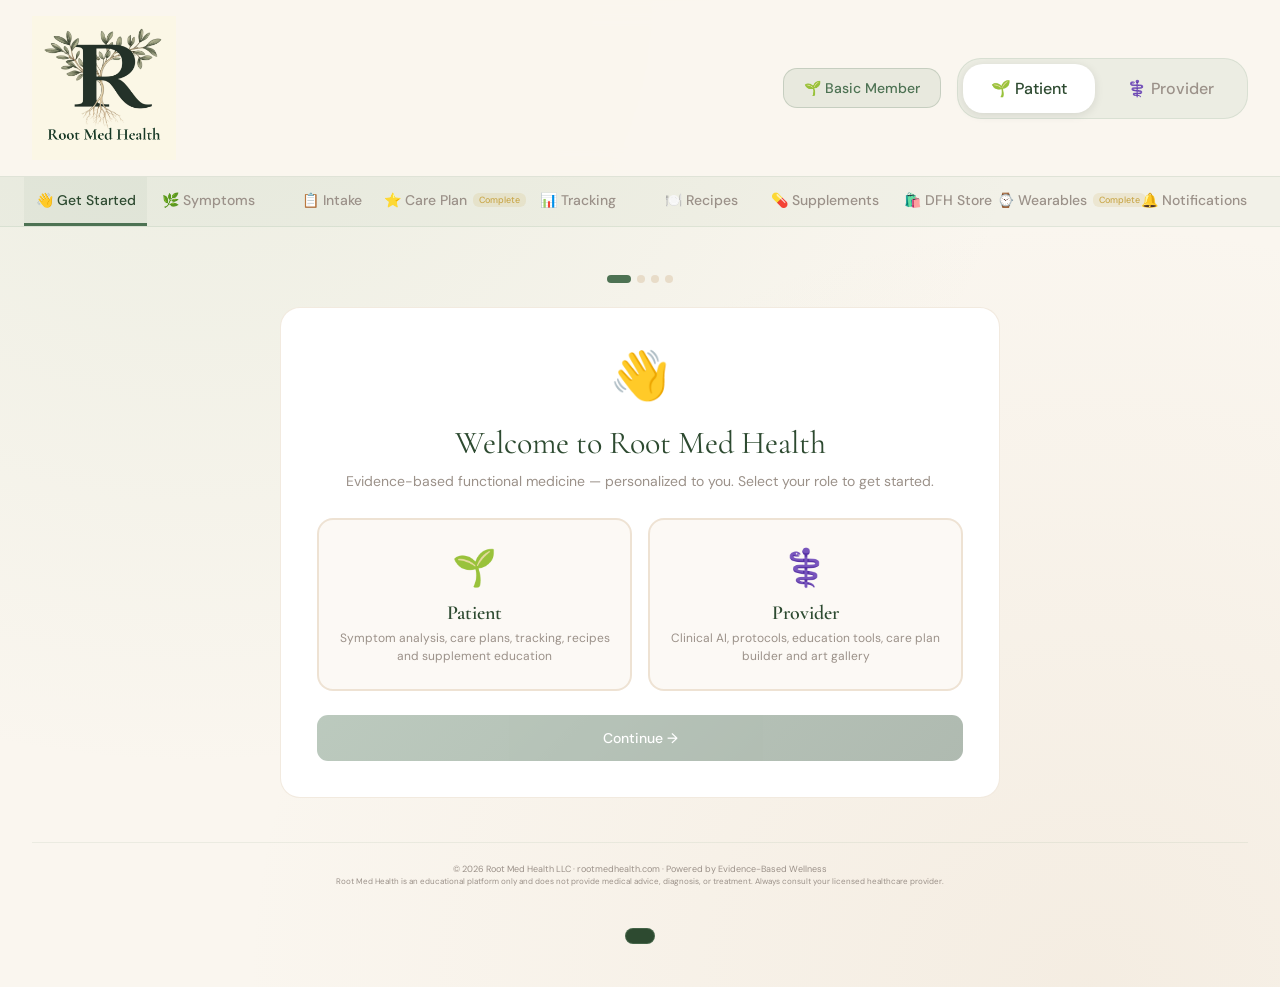
==== commit 0647d640: "Add files via upload" ====
--- a/index.html
+++ b/index.html
@@ -363,11 +363,25 @@
   <div class="sub-box">
     <div>
       <div class="sb-title">Provider Subscription — Active</div>
-      <div class="sb-sub">Full clinical platform access · Next billing: June 1, 2026</div>
-      <div class="sb-perks"><span class="sb-perk">Clinical AI</span><span class="sb-perk">Protocol library</span><span class="sb-perk">Education suite</span><span class="sb-perk">Care plan builder</span><span class="sb-perk">Art gallery</span><span class="sb-perk">DFH store</span></div>
+      <div class="sb-sub">Full clinical platform + complete patient access · Next billing: June 1, 2026</div>
+      <div class="sb-perks">
+        <span class="sb-perk">Clinical AI</span>
+        <span class="sb-perk">Protocol library</span>
+        <span class="sb-perk">Education suite</span>
+        <span class="sb-perk">Care plan builder</span>
+        <span class="sb-perk">Art gallery</span>
+        <span class="sb-perk">DFH store</span>
+        <span class="sb-perk">⭐ Full patient access</span>
+        <span class="sb-perk">Personal health tracking</span>
+        <span class="sb-perk">Wearables</span>
+        <span class="sb-perk">Personal care plan</span>
+      </div>
+      <div style="background:rgba(77,114,83,.08);border:1px solid rgba(77,114,83,.2);border-radius:9px;padding:11px 14px;font-size:12px;color:var(--sage-dark);margin-top:10px;line-height:1.65">
+        🌱 <strong>Dual-mode access included — at no extra cost:</strong> Switch to Patient mode anytime using the toggle above to track your own health data, run a personal symptom check, generate your own AI care plan, log your nutrition, connect your wearables, and access the full patient experience — everything in Patient Complete is included with your Provider subscription.
+      </div>
       <div class="no-wholesale">⊘ Wholesale supplement pricing — launching when DFH integration is confirmed</div>
     </div>
-    <div style="text-align:right;flex-shrink:0"><div class="sb-price-val">$59<small style="font-size:13px">/mo</small></div><div class="sb-period">or $599/year · Save 15%</div></div>
+    <div style="text-align:right;flex-shrink:0"><div class="sb-price-val">$59<small style="font-size:13px">/mo</small></div><div class=sb-period>or $599/year · Save 15%</div></div>
   </div>
   <div class="dash-grid">
     <div class="dash-stat ds-green"><span class="dash-stat-icon">👥</span><div class="dash-stat-val">—</div><div class="dash-stat-label">Active patients</div><div class="dash-stat-sub">Connect patient portal to populate</div></div>
@@ -383,6 +397,7 @@
     <div class="da-item" onclick="switchProvTab('handouts')"><div class="da-icon">📄</div><div class="da-text"><div class="da-main">Generate a patient handout</div><div class="da-sub">Print-ready, plain-language education</div></div><div class="da-arrow">→</div></div>
     <div class="da-item" onclick="switchProvTab('labs')"><div class="da-icon">🧪</div><div class="da-text"><div class="da-main">Look up a lab value</div><div class="da-sub">Conventional vs functional ranges</div></div><div class="da-arrow">→</div></div>
     <div class="da-item" onclick="switchProvTab('protocols')"><div class="da-icon">📋</div><div class="da-text"><div class="da-main">View protocol library</div><div class="da-sub">6 IFM-informed clinical protocols</div></div><div class="da-arrow">→</div></div>
+    <div class="da-item" onclick="setMode('patient',document.getElementById('pill-patient'))"><div class="da-icon">🌱</div><div class="da-text"><div class="da-main">Switch to my patient dashboard</div><div class="da-sub">Track your health, care plan, recipes, wearables — included free</div></div><div class="da-arrow">→</div></div>
   </div>
   <div class="disc"><span style="font-size:13px;flex-shrink:0">⚠️</span><div class="disc-txt"><strong>Provider platform</strong>Root Med Health provides supplementary educational tools. Providers are solely responsible for all clinical decisions. Root Med Health · rootmedhealth.com</div></div>
 </div>
--- a/styles.css
+++ b/styles.css
@@ -0,0 +1,1186 @@
+/* ═══════════════════════════════════════════════════════════════════
+   ROOT MED HEALTH — PLATFORM STYLES
+   Patient + Provider · Powered by Evidence-Based Wellness
+   © 2026 Root Med Health LLC · rootmedhealth.com
+═══════════════════════════════════════════════════════════════════ */
+
+*{box-sizing:border-box;margin:0;padding:0}
+
+:root{
+  --sage:#4d7253;
+  --sage-light:#a8c5a0;
+  --sage-dark:#2d4a30;
+  --cream:#faf6ef;
+  --tan:#d4b896;
+  --brown:#8b6340;
+  --terra:#c17f5a;
+  --gold:#c9a84c;
+  --gray:#9b9189;
+  --deep:#2d4a30;
+  --white:#fff;
+  --orange:#e67e22;
+  --red:#c0392b;
+  --blue:#2980b9;
+  --purple:#8e44ad;
+  --pb:#e8f2ea;
+  --pc:#ffffff;
+  --pt:#1e3524;
+  --pm:rgba(122,158,126,.15);
+  --dfh:#1a3a5c;
+  --dfh-light:#2d6aa0;
+}
+
+body{
+  font-family:'DM Sans',sans-serif;
+  min-height:100vh;
+  transition:background .3s;
+}
+
+body.patient-mode{
+  background:var(--cream);
+  color:var(--deep);
+  background-image:
+    radial-gradient(ellipse at 15% 0%,rgba(168,197,160,.18) 0%,transparent 55%),
+    radial-gradient(ellipse at 85% 100%,rgba(212,184,150,.15) 0%,transparent 55%);
+}
+
+body.provider-mode{
+  background:var(--pb);
+  color:var(--pt);
+  background-image:
+    radial-gradient(ellipse at 15% 0%,rgba(77,114,83,.12) 0%,transparent 55%),
+    radial-gradient(ellipse at 85% 100%,rgba(168,197,160,.1) 0%,transparent 55%);
+}
+
+/* ── ANIMATIONS ── */
+@keyframes fadeUp{
+  from{opacity:0;transform:translateY(8px)}
+  to{opacity:1;transform:translateY(0)}
+}
+@keyframes spin{to{transform:rotate(360deg)}}
+@keyframes pulse{0%,100%{opacity:1}50%{opacity:.4}}
+@keyframes shimmer{
+  0%{background-position:200% 0}
+  100%{background-position:-200% 0}
+}
+
+/* ── HEADER ── */
+.header{
+  display:flex;
+  align-items:center;
+  justify-content:space-between;
+  padding:16px 32px;
+  position:sticky;
+  top:0;
+  z-index:200;
+  backdrop-filter:blur(12px);
+  gap:20px;
+  flex-wrap:wrap;
+  transition:all .3s;
+}
+.patient-mode .header{
+  background:rgba(250,246,239,.96);
+  border-bottom:1px solid rgba(122,158,126,.22);
+}
+.provider-mode .header{
+  background:rgba(122,158,126,.15);
+  border-bottom:1px solid rgba(122,158,126,.3);
+}
+.logo{
+  display:flex;
+  align-items:center;
+  gap:18px;
+  cursor:pointer;
+}
+.logo-img{height:144px;width:auto}
+.logo-fallback{display:none;align-items:center;gap:14px}
+.logo-orb{
+  width:144px;height:144px;border-radius:20px;
+  background:linear-gradient(135deg,#5a8f5e,#2d4a30);
+  display:flex;align-items:center;justify-content:center;font-size:64px;
+}
+.logo-text{
+  font-family:'Cormorant Garamond',serif;
+  font-size:38px;font-weight:600;
+}
+.patient-mode .logo-text{color:var(--deep)}
+.provider-mode .logo-text{color:var(--pt)}
+.logo-sub{
+  font-size:13px;letter-spacing:.22em;text-transform:uppercase;
+  color:var(--gray);display:block;margin-top:2px;
+}
+.header-right{display:flex;align-items:center;gap:16px;flex-wrap:wrap}
+.tier-badge{font-size:14px;padding:10px 20px;border-radius:14px;font-weight:500}
+.patient-mode .tier-badge{
+  background:rgba(77,114,83,.1);color:var(--sage);border:1px solid rgba(77,114,83,.22);
+}
+.provider-mode .tier-badge{
+  background:rgba(201,168,76,.15);color:var(--gold);border:1px solid rgba(201,168,76,.28);
+}
+.mode-pills{display:flex;border-radius:24px;padding:5px;gap:4px}
+.patient-mode .mode-pills{
+  background:rgba(122,158,126,.1);border:1px solid rgba(122,158,126,.18);
+}
+.provider-mode .mode-pills{
+  background:rgba(52,77,58,.6);border:1px solid rgba(90,130,95,.5);
+}
+.mpill{
+  padding:14px 28px;border-radius:20px;border:none;
+  font-size:16px;font-family:'DM Sans',sans-serif;font-weight:500;
+  cursor:pointer;transition:all .18s;background:transparent;
+}
+.patient-mode .mpill{color:var(--gray)}
+.provider-mode .mpill{color:var(--pm)}
+.patient-mode .mpill.active{
+  background:var(--white);color:var(--deep);
+  box-shadow:0 2px 10px rgba(0,0,0,.1);
+}
+.provider-mode .mpill.active{
+  background:rgba(90,130,95,.7);color:var(--pt);
+  box-shadow:0 2px 10px rgba(0,0,0,.2);
+}
+
+/* ── TABS ── */
+.main-tabs{
+  display:flex;padding:0 24px;overflow-x:auto;
+  scrollbar-width:none;transition:all .3s;
+}
+.main-tabs::-webkit-scrollbar{display:none}
+.patient-mode .main-tabs{
+  background:rgba(122,158,126,.06);
+  border-bottom:1px solid rgba(122,158,126,.15);
+}
+.provider-mode .main-tabs{
+  background:rgba(77,114,83,.15);
+  border-bottom:1px solid rgba(122,158,126,.3);
+}
+.mtab{
+  flex:1;padding:14px 10px;border:none;background:transparent;
+  font-family:'DM Sans',sans-serif;font-size:14px;font-weight:500;
+  cursor:pointer;transition:all .18s;
+  border-bottom:3px solid transparent;white-space:nowrap;
+  display:flex;align-items:center;justify-content:center;gap:6px;
+  min-width:0;
+}
+.patient-mode .mtab{color:var(--gray)}
+.patient-mode .mtab:hover{color:var(--deep);background:rgba(122,158,126,.06)}
+.patient-mode .mtab.active{color:var(--sage-dark);border-bottom-color:var(--sage);background:rgba(122,158,126,.08)}
+.provider-mode .mtab{color:rgba(45,74,48,.55)}
+.provider-mode .mtab:hover{color:var(--deep);background:rgba(77,114,83,.1)}
+.provider-mode .mtab.active{color:var(--sage-dark);border-bottom-color:var(--sage);background:rgba(77,114,83,.12)}
+.tier-lock{
+  font-size:9px;background:rgba(201,168,76,.15);
+  color:var(--gold);padding:1px 6px;border-radius:6px;font-weight:500;
+}
+
+/* ── MAIN ── */
+.main{max-width:1280px;margin:0 auto;padding:24px 32px 80px}
+.view{display:none;animation:fadeUp .3s ease}
+.view.active{display:block}
+
+/* ── CARDS ── */
+.card{border-radius:15px;padding:28px;margin-bottom:18px}
+.patient-mode .card{
+  background:var(--white);
+  border:1px solid rgba(212,184,150,.28);
+  box-shadow:0 3px 16px rgba(122,158,126,.15);
+}
+.provider-mode .card{
+  background:var(--pc);
+  border:1px solid rgba(122,158,126,.25);
+  box-shadow:0 3px 16px rgba(122,158,126,.15);
+}
+.card-title{font-family:'Cormorant Garamond',serif;font-size:24px;margin-bottom:5px}
+.patient-mode .card-title{color:var(--deep)}
+.provider-mode .card-title{color:var(--deep)}
+.card-sub{font-size:13px;margin-bottom:18px;line-height:1.6}
+.patient-mode .card-sub{color:var(--gray)}
+.provider-mode .card-sub{color:#5a7a5e}
+.section-label{
+  font-size:9px;text-transform:uppercase;letter-spacing:.14em;
+  color:var(--terra);font-weight:500;margin-bottom:8px;margin-top:14px;
+}
+.prov-tag{
+  font-size:8px;background:rgba(201,168,76,.14);color:var(--gold);
+  padding:2px 8px;border-radius:7px;border:1px solid rgba(201,168,76,.2);
+  float:right;margin-top:3px;font-weight:500;
+}
+
+/* ── INPUTS ── */
+.inp{
+  width:100%;padding:12px 15px;border-radius:10px;
+  font-family:'DM Sans',sans-serif;font-size:14px;
+  outline:none;transition:border-color .18s;
+}
+.patient-mode .inp{
+  border:1.5px solid rgba(122,158,126,.25);
+  background:var(--cream);color:var(--deep);
+}
+.patient-mode .inp:focus{border-color:var(--sage);background:var(--white)}
+.provider-mode .inp{
+  border:1.5px solid rgba(122,158,126,.35);
+  background:#f0f7f1;color:var(--deep);
+}
+.provider-mode .inp:focus{border-color:var(--sage);background:#ffffff}
+.inp::placeholder{color:var(--gray)}
+textarea.inp{min-height:80px;resize:vertical;line-height:1.6}
+select.inp{-webkit-appearance:none}
+.patient-mode select.inp option{background:var(--white);color:var(--deep)}
+.provider-mode select.inp option{background:#f0f7f1;color:var(--deep)}
+.fld-label{
+  display:block;font-size:9px;text-transform:uppercase;
+  letter-spacing:.1em;color:var(--gray);margin-bottom:4px;font-weight:500;
+}
+.fld{margin-bottom:12px}
+.grid-2{display:grid;grid-template-columns:1fr 1fr;gap:10px;margin-bottom:12px}
+
+/* ── BUTTONS ── */
+.btn-primary{
+  width:100%;padding:14px;border-radius:11px;border:none;
+  background:linear-gradient(135deg,var(--sage),var(--sage-dark));
+  color:#fff;font-family:'DM Sans',sans-serif;
+  font-size:14px;font-weight:500;cursor:pointer;transition:all .2s;
+  display:flex;align-items:center;justify-content:center;gap:7px;
+}
+.btn-primary:hover:not(:disabled){
+  transform:translateY(-1px);
+  box-shadow:0 5px 18px rgba(122,158,126,.15);
+}
+.btn-primary:disabled{opacity:.38;cursor:not-allowed;transform:none}
+.btn-outline{
+  padding:8px 16px;border-radius:9px;
+  font-family:'DM Sans',sans-serif;font-size:11px;font-weight:500;
+  cursor:pointer;transition:all .14s;
+}
+.patient-mode .btn-outline{
+  border:1.5px solid rgba(122,158,126,.4);
+  background:transparent;color:var(--sage);
+}
+.patient-mode .btn-outline:hover{background:rgba(77,114,83,.07)}
+.provider-mode .btn-outline{
+  border:1px solid rgba(122,158,126,.2);
+  background:transparent;color:rgba(77,114,83,0.7);
+}
+.provider-mode .btn-outline:hover{
+  background:rgba(77,114,83,.1);color:var(--sage-light);
+}
+.btn-gold{
+  padding:8px 16px;border-radius:8px;
+  border:1px solid rgba(201,168,76,.3);background:rgba(201,168,76,.1);
+  color:var(--gold);font-family:'DM Sans',sans-serif;
+  font-size:10px;font-weight:500;cursor:pointer;transition:all .14s;
+}
+.btn-gold:hover{background:rgba(201,168,76,.2)}
+.btn-back{
+  width:100%;padding:9px;border-radius:10px;
+  border:1.5px solid rgba(212,184,150,.4);background:transparent;
+  color:var(--gray);font-family:'DM Sans',sans-serif;
+  font-size:12px;cursor:pointer;transition:all .18s;margin-top:7px;
+}
+.btn-back:hover{background:rgba(212,184,150,.1)}
+.btn-save{
+  padding:9px 18px;border-radius:9px;background:var(--sage);
+  color:#fff;border:none;font-size:12px;
+  font-family:'DM Sans',sans-serif;font-weight:500;
+  cursor:pointer;transition:all .15s;
+}
+.btn-save:hover{background:var(--sage-dark);transform:translateY(-1px)}
+.btn-upgrade{
+  padding:10px 20px;border-radius:9px;
+  background:linear-gradient(135deg,rgba(201,168,76,.9),rgba(180,148,56,.95));
+  color:#2a1f08;border:none;font-family:'DM Sans',sans-serif;
+  font-size:12px;font-weight:500;cursor:pointer;transition:all .15s;
+}
+.btn-upgrade:hover{transform:translateY(-1px)}
+.btn-shop-now{
+  padding:5px 12px;border-radius:7px;background:var(--dfh);
+  color:#fff;border:none;font-size:10px;
+  font-family:'DM Sans',sans-serif;font-weight:500;
+  cursor:pointer;transition:all .13s;
+}
+.btn-shop-now:hover{background:var(--dfh-light)}
+
+/* ── CHIPS ── */
+.chips{display:flex;flex-wrap:wrap;gap:6px;margin-bottom:12px}
+.chip{
+  padding:5px 12px;border-radius:14px;font-size:11px;
+  cursor:pointer;font-family:'DM Sans',sans-serif;
+  transition:all .14s;white-space:nowrap;user-select:none;
+}
+.patient-mode .chip{
+  border:1.5px solid rgba(139,99,64,.2);
+  background:rgba(240,232,216,.5);color:var(--brown);
+}
+.patient-mode .chip.on{background:var(--sage);color:#fff;border-color:var(--sage)}
+.provider-mode .chip{
+  border:1px solid rgba(122,158,126,.2);
+  background:#ffffff;color:rgba(77,114,83,0.7);
+}
+.provider-mode .chip:hover{
+  border-color:rgba(122,158,126,.5);
+  color:var(--sage-light);background:rgba(77,114,83,.1);
+}
+.provider-mode .chip.on{
+  background:rgba(77,114,83,.22);color:var(--sage-light);
+  border-color:rgba(122,158,126,.4);
+}
+
+/* ── LOADING ── */
+.loading-card{border-radius:14px;padding:40px 20px;text-align:center}
+.patient-mode .loading-card{
+  background:var(--white);border:1px solid rgba(212,184,150,.28);
+}
+.provider-mode .loading-card{
+  background:#ffffff;border:1px solid rgba(122,158,126,.2);
+}
+.spin{font-size:26px;display:block;margin-bottom:12px;animation:spin 2.5s linear infinite}
+.load-h{font-family:'Cormorant Garamond',serif;font-size:18px;margin-bottom:5px}
+.patient-mode .load-h{color:var(--deep)}
+.provider-mode .load-h{color:var(--pt)}
+.load-p{font-size:11px;color:var(--gray)}
+
+/* ── RESULTS ── */
+.res-wrap{display:flex;flex-direction:column;gap:14px}
+.res-sec{border-radius:14px;padding:18px}
+.patient-mode .res-sec{
+  background:var(--white);
+  border:1px solid rgba(212,184,150,.25);
+  box-shadow:0 2px 12px rgba(122,158,126,.15);
+}
+.provider-mode .res-sec{
+  background:#ffffff;
+  border:1px solid rgba(122,158,126,.2);
+}
+.res-hd{
+  display:flex;align-items:flex-start;justify-content:space-between;
+  gap:10px;margin-bottom:10px;padding-bottom:10px;
+  border-bottom:1px solid rgba(212,184,150,.2);
+}
+.res-title{font-family:'Cormorant Garamond',serif;font-size:17px;font-weight:600}
+.patient-mode .res-title{color:var(--deep)}
+.provider-mode .res-title{color:var(--pt)}
+.res-badge{
+  font-size:8px;padding:2px 8px;border-radius:7px;
+  font-weight:500;white-space:nowrap;flex-shrink:0;
+}
+.rb-g{background:rgba(122,158,126,.14);color:var(--sage)}
+.rb-t{background:rgba(212,184,150,.28);color:var(--brown)}
+.rb-r{background:rgba(193,127,90,.14);color:var(--terra)}
+.rb-b{background:rgba(41,128,185,.15);color:#7fb3d3}
+.rb-gold{background:rgba(201,168,76,.15);color:var(--gold)}
+.res-body{font-size:11px;line-height:1.7;margin-bottom:10px}
+.patient-mode .res-body{color:#3d4f3e}
+.provider-mode .res-body{color:rgba(45,74,48,0.8)}
+.arrow-list{display:flex;flex-direction:column;gap:4px;margin-bottom:10px}
+.arrow-item{display:flex;align-items:flex-start;gap:7px;font-size:11px;line-height:1.5}
+.patient-mode .arrow-item{color:#3d4f3e}
+.provider-mode .arrow-item{color:rgba(45,74,48,0.8)}
+.arr{color:var(--sage-light);flex-shrink:0;margin-top:2px}
+.pearl{border-radius:8px;padding:9px 12px;margin-bottom:10px}
+.pearl{background:rgba(201,168,76,.08);border:1px solid rgba(201,168,76,.2)}
+.pearl-label{
+  font-size:8px;text-transform:uppercase;letter-spacing:.12em;
+  color:var(--gold);font-weight:500;margin-bottom:3px;
+}
+.pearl-text{font-size:11px}
+.patient-mode .pearl-text{color:var(--deep)}
+.provider-mode .pearl-text{color:rgba(45,74,48,0.8)}
+.res-tags{display:flex;gap:5px;flex-wrap:wrap;margin-bottom:10px}
+.res-tag{font-size:8px;padding:2px 7px;border-radius:6px}
+.patient-mode .res-tag{background:rgba(212,184,150,.2);color:var(--brown)}
+.provider-mode .res-tag{background:rgba(122,158,126,.15);color:rgba(77,114,83,0.7)}
+
+/* ── ONBOARDING ── */
+.ob-wrap{max-width:720px;margin:0 auto;padding:24px 0}
+.step-dots{display:flex;align-items:center;justify-content:center;gap:6px;margin-bottom:24px}
+.sdot{
+  width:8px;height:8px;border-radius:50%;
+  background:rgba(212,184,150,.4);transition:all .25s;
+}
+.sdot.active{background:var(--sage);width:24px;border-radius:4px}
+.sdot.done{background:var(--sage)}
+.ob-card{
+  background:var(--white);border-radius:20px;padding:36px;
+  border:1px solid rgba(212,184,150,.3);display:none;animation:fadeUp .35s ease;
+}
+.ob-card.active{display:block}
+.ob-icon{font-size:48px;display:block;margin-bottom:16px;text-align:center}
+.ob-title{
+  font-family:'Cormorant Garamond',serif;font-size:32px;
+  text-align:center;color:var(--deep);margin-bottom:8px;
+}
+.ob-sub{font-size:14px;color:var(--gray);text-align:center;line-height:1.6;margin-bottom:26px}
+.role-grid{display:grid;grid-template-columns:1fr 1fr;gap:16px;margin-bottom:24px}
+.role-card{
+  border:2px solid rgba(212,184,150,.35);border-radius:16px;
+  padding:24px 18px;text-align:center;cursor:pointer;
+  transition:all .2s;background:rgba(250,246,239,.6);
+}
+.role-card:hover{border-color:var(--sage-light)}
+.role-card.selected{border-color:var(--sage);background:rgba(77,114,83,.06)}
+.role-emoji{font-size:36px;display:block;margin-bottom:10px}
+.role-name{
+  font-family:'Cormorant Garamond',serif;font-size:20px;
+  font-weight:600;color:var(--deep);margin-bottom:4px;
+}
+.role-desc{font-size:12px;color:var(--gray);line-height:1.5}
+.check-row{
+  border:1.5px solid rgba(212,184,150,.4);border-radius:11px;padding:14px;
+  margin-bottom:12px;cursor:pointer;display:flex;align-items:flex-start;
+  gap:12px;transition:all .18s;background:rgba(250,246,239,.5);
+}
+.check-row.checked{border-color:var(--sage);background:rgba(77,114,83,.05)}
+.checkbox{
+  width:22px;height:22px;border-radius:6px;
+  border:2px solid rgba(212,184,150,.5);display:flex;
+  align-items:center;justify-content:center;flex-shrink:0;
+  margin-top:1px;transition:all .18s;background:var(--white);
+}
+.check-row.checked .checkbox{
+  background:var(--sage);border-color:var(--sage);color:#fff;font-size:12px;
+}
+.check-label{font-size:14px;color:var(--deep);font-weight:500;line-height:1.4}
+.check-sub{font-size:12px;color:var(--gray);margin-top:3px;line-height:1.5}
+.disc-scroll{
+  background:rgba(250,246,239,.8);border:1px solid rgba(212,184,150,.3);
+  border-radius:11px;padding:16px 20px;max-height:260px;overflow-y:auto;
+  margin-bottom:14px;font-size:13px;color:var(--gray);
+  line-height:1.8;scrollbar-width:thin;
+}
+.disc-scroll h4{font-size:13px;font-weight:500;color:var(--deep);margin:12px 0 5px}
+.disc-scroll h4:first-child{margin-top:0}
+.success-ring{
+  width:70px;height:70px;border-radius:50%;
+  background:rgba(77,114,83,.1);border:2px solid rgba(77,114,83,.28);
+  display:flex;align-items:center;justify-content:center;
+  margin:0 auto 16px;font-size:30px;
+}
+
+/* ── TRACKER ── */
+.date-nav{
+  display:flex;align-items:center;justify-content:space-between;
+  margin-bottom:16px;border-radius:12px;padding:11px 16px;
+}
+.patient-mode .date-nav{
+  background:var(--white);border:1px solid rgba(212,184,150,.28);
+}
+.date-display{
+  font-family:'Cormorant Garamond',serif;font-size:17px;
+  color:var(--deep);text-align:center;flex:1;
+}
+.date-sub{font-size:10px;color:var(--gray);display:block;margin-top:1px}
+.date-btn{
+  padding:5px 11px;border-radius:8px;
+  border:1px solid rgba(212,184,150,.35);background:var(--cream);
+  color:var(--gray);font-size:11px;cursor:pointer;
+  transition:all .14s;font-family:'DM Sans',sans-serif;
+}
+.date-btn:hover{border-color:var(--sage-light);color:var(--sage)}
+.metrics-grid{
+  display:grid;grid-template-columns:repeat(auto-fill,minmax(160px,1fr));
+  gap:10px;margin-bottom:16px;
+}
+.metric-card{
+  background:var(--white);border-radius:12px;padding:14px;
+  border:1px solid rgba(212,184,150,.28);
+  position:relative;overflow:hidden;
+}
+.metric-card::before{
+  content:'';position:absolute;top:0;left:0;right:0;
+  height:3px;border-radius:12px 12px 0 0;
+}
+.mc-weight::before{background:linear-gradient(90deg,#4d7253,#7ab87e)}
+.mc-water::before{background:linear-gradient(90deg,#2980b9,#7fb3d3)}
+.mc-glucose::before{background:linear-gradient(90deg,#c9a84c,#e8c96a)}
+.mc-steps::before{background:linear-gradient(90deg,#8e44ad,#b07ad4)}
+.mc-sleep::before{background:linear-gradient(90deg,#2d4a30,#4d7253)}
+.mc-mood::before{background:linear-gradient(90deg,#c17f5a,#e8b89a)}
+.mc-exercise::before{background:linear-gradient(90deg,#c0392b,#e87070)}
+.metric-icon{font-size:18px;margin-bottom:5px;display:block}
+.metric-label{
+  font-size:9px;text-transform:uppercase;letter-spacing:.1em;
+  color:var(--gray);font-weight:500;margin-bottom:4px;
+}
+.metric-inp-wrap{display:flex;align-items:center;gap:4px}
+.metric-inp{
+  flex:1;padding:5px 7px;border:1.5px solid rgba(122,158,126,.2);
+  border-radius:7px;font-size:15px;font-weight:500;color:var(--deep);
+  background:var(--cream);outline:none;transition:border-color .18s;
+  font-family:'DM Sans',sans-serif;min-width:0;-moz-appearance:textfield;
+}
+.metric-inp::-webkit-inner-spin-button{-webkit-appearance:none}
+.metric-inp:focus{border-color:var(--sage);background:var(--white)}
+.metric-unit{font-size:9px;color:var(--gray);white-space:nowrap;flex-shrink:0}
+.metric-progress{
+  height:3px;background:rgba(212,184,150,.25);
+  border-radius:2px;margin-top:6px;overflow:hidden;
+}
+.metric-fill{height:100%;border-radius:2px;transition:width .4s ease}
+.metric-status{font-size:9px;margin-top:3px;font-weight:500}
+.status-great{color:var(--sage)}
+.status-good{color:var(--gold)}
+.status-low{color:var(--terra)}
+.status-over{color:var(--red)}
+
+/* ── NET CARB TRACKER ── */
+.carb-card{
+  border-radius:14px;padding:18px;margin-bottom:16px;
+  background:linear-gradient(135deg,rgba(230,126,34,.07),rgba(201,168,76,.05));
+  border:1px solid rgba(230,126,34,.25);
+}
+.carb-header{
+  display:flex;align-items:center;justify-content:space-between;
+  margin-bottom:12px;flex-wrap:wrap;gap:6px;
+}
+.carb-title{font-family:'Cormorant Garamond',serif;font-size:18px;color:var(--deep)}
+.carb-badge{
+  font-size:9px;background:rgba(230,126,34,.12);color:var(--orange);
+  border:1px solid rgba(230,126,34,.28);padding:2px 8px;
+  border-radius:8px;font-weight:500;
+}
+.carb-big{display:flex;align-items:flex-end;gap:12px;margin-bottom:10px;flex-wrap:wrap}
+.carb-num{
+  font-family:'Cormorant Garamond',serif;font-size:42px;
+  font-weight:300;color:var(--deep);line-height:1;
+}
+.carb-label{font-size:10px;color:var(--gray);margin-bottom:5px}
+.carb-div{font-size:22px;color:rgba(212,184,150,.6);margin-bottom:3px}
+.carb-goal-num{
+  font-family:'Cormorant Garamond',serif;font-size:26px;
+  color:var(--gray);line-height:1;
+}
+.carb-bar{
+  height:10px;background:rgba(212,184,150,.25);
+  border-radius:5px;overflow:hidden;margin-bottom:4px;
+}
+.carb-fill{height:100%;border-radius:5px;transition:width .5s ease}
+.carb-formula{
+  font-size:10px;color:var(--gray);text-align:center;
+  margin-bottom:10px;font-style:italic;
+}
+.carb-breakdown{display:grid;grid-template-columns:1fr 1fr 1fr;gap:8px;margin-bottom:12px}
+.cb-item{
+  background:rgba(255,255,255,.6);border-radius:9px;padding:9px;
+  text-align:center;border:1px solid rgba(212,184,150,.28);
+}
+.cb-val{font-size:17px;font-weight:500;color:var(--deep)}
+.cb-lbl{
+  font-size:9px;color:var(--gray);text-transform:uppercase;
+  letter-spacing:.07em;margin-top:2px;
+}
+.goal-btns{display:flex;gap:5px;flex-wrap:wrap;margin-bottom:10px;align-items:center}
+.gbtn{
+  padding:4px 10px;border-radius:12px;
+  border:1px solid rgba(212,184,150,.4);background:var(--cream);
+  color:var(--gray);font-size:10px;font-family:'DM Sans',sans-serif;
+  cursor:pointer;transition:all .14s;
+}
+.gbtn.active{background:var(--sage);color:#fff;border-color:var(--sage)}
+.custom-goal{
+  width:70px;padding:4px 8px;border-radius:8px;
+  border:1px solid rgba(212,184,150,.4);font-size:11px;
+  font-family:'DM Sans',sans-serif;color:var(--deep);
+  background:var(--cream);outline:none;-moz-appearance:textfield;
+}
+.custom-goal::-webkit-inner-spin-button{-webkit-appearance:none}
+.food-log-title{
+  font-size:10px;text-transform:uppercase;letter-spacing:.12em;
+  color:var(--terra);font-weight:500;margin-bottom:7px;
+}
+.food-add-row{display:flex;gap:5px;margin-bottom:7px}
+.food-search-inp{
+  flex:1;padding:7px 10px;border:1.5px solid rgba(122,158,126,.22);
+  border-radius:8px;font-size:12px;font-family:'DM Sans',sans-serif;
+  color:var(--deep);background:var(--white);outline:none;
+  transition:border-color .18s;
+}
+.food-search-inp:focus{border-color:var(--sage)}
+.food-dropdown{
+  background:var(--white);border:1px solid rgba(122,158,126,.25);
+  border-radius:10px;max-height:200px;overflow-y:auto;
+  margin-bottom:8px;scrollbar-width:thin;
+}
+.food-row{
+  display:flex;align-items:center;gap:8px;padding:8px 12px;
+  cursor:pointer;border-bottom:1px solid rgba(212,184,150,.15);
+  transition:background .12s;
+}
+.food-row:last-child{border-bottom:none}
+.food-row:hover{background:rgba(168,197,160,.1)}
+.fr-emoji{font-size:16px;flex-shrink:0}
+.fr-name{flex:1;font-size:12px;color:var(--deep)}
+.fr-net{font-size:10px;color:var(--orange);font-weight:500}
+.fr-btn{
+  padding:3px 8px;border-radius:6px;background:var(--sage);
+  color:#fff;border:none;font-size:9px;cursor:pointer;
+  font-family:'DM Sans',sans-serif;font-weight:500;
+}
+.log-items{display:flex;flex-direction:column;gap:5px}
+.log-item{
+  display:flex;align-items:center;gap:7px;padding:8px 10px;
+  background:rgba(255,255,255,.7);border-radius:8px;
+  border:1px solid rgba(212,184,150,.25);
+}
+.log-item-name{flex:1;font-size:12px;color:var(--deep)}
+.qty-wrap{
+  display:flex;align-items:center;gap:3px;background:var(--white);
+  border:1.5px solid rgba(122,158,126,.2);border-radius:7px;padding:2px 4px;
+}
+.qty-btn{
+  width:19px;height:19px;border-radius:5px;border:none;
+  background:transparent;color:var(--sage);font-size:14px;
+  cursor:pointer;display:flex;align-items:center;justify-content:center;line-height:1;
+}
+.qty-inp{
+  width:32px;text-align:center;border:none;background:transparent;
+  font-family:'DM Sans',sans-serif;font-size:11px;font-weight:600;
+  color:var(--deep);outline:none;-moz-appearance:textfield;
+}
+.qty-inp::-webkit-inner-spin-button{-webkit-appearance:none}
+.qty-unit{font-size:9px;color:var(--gray);margin-left:2px}
+.log-net{font-size:11px;font-weight:600;color:var(--deep);min-width:38px;text-align:right}
+.log-del{font-size:11px;color:var(--gray);cursor:pointer;padding:2px 4px;transition:color .12s}
+.log-del:hover{color:var(--red)}
+.log-empty{font-size:11px;color:var(--gray);text-align:center;padding:12px;font-style:italic}
+
+/* ── WEEKLY CHART ── */
+.chart-card{
+  background:var(--white);border-radius:14px;padding:16px;
+  border:1px solid rgba(212,184,150,.28);margin-bottom:16px;
+}
+.chart-header{
+  display:flex;align-items:center;justify-content:space-between;
+  margin-bottom:14px;flex-wrap:wrap;gap:8px;
+}
+.chart-title{font-family:'Cormorant Garamond',serif;font-size:17px;color:var(--deep)}
+.chart-sel{
+  padding:5px 10px;border-radius:8px;
+  border:1px solid rgba(212,184,150,.35);background:var(--cream);
+  font-size:11px;font-family:'DM Sans',sans-serif;color:var(--deep);outline:none;
+}
+.chart-bars{
+  display:flex;align-items:flex-end;gap:5px;height:90px;
+  padding-bottom:20px;position:relative;
+  border-bottom:1px solid rgba(212,184,150,.28);
+}
+.chart-bar-wrap{
+  flex:1;display:flex;flex-direction:column;
+  align-items:center;gap:3px;position:relative;
+}
+.chart-bar{
+  width:100%;border-radius:4px 4px 0 0;
+  transition:height .4s ease,background .3s;min-height:3px;cursor:pointer;
+}
+.chart-day{
+  font-size:9px;color:var(--gray);text-align:center;
+  position:absolute;bottom:-16px;width:100%;
+}
+
+/* ── ALLERGY + RECIPES ── */
+.allergy-chip{
+  padding:4px 11px;border-radius:14px;font-size:11px;cursor:pointer;
+  border:1.5px solid rgba(212,184,150,.3);background:rgba(240,232,216,.5);
+  color:var(--brown);transition:all .14s;user-select:none;
+}
+.allergy-chip.allergen{
+  background:rgba(192,57,43,.1);color:var(--red);border-color:rgba(192,57,43,.35);
+}
+.allergy-chip.intolerance{
+  background:rgba(230,126,34,.08);color:var(--orange);border-color:rgba(230,126,34,.3);
+}
+.allergy-chip.preference{
+  background:rgba(77,114,83,.08);color:var(--sage);border-color:rgba(77,114,83,.25);
+}
+.allergy-bar{
+  display:flex;align-items:center;gap:7px;padding:9px 13px;
+  background:rgba(192,57,43,.05);border:1px solid rgba(192,57,43,.18);
+  border-radius:10px;margin-bottom:12px;flex-wrap:wrap;
+}
+.af-text{font-size:11px;color:var(--red);font-weight:500;flex:1}
+.af-tag{
+  font-size:9px;background:rgba(192,57,43,.1);color:var(--red);
+  border:1px solid rgba(192,57,43,.25);padding:2px 7px;
+  border-radius:6px;font-weight:500;
+}
+.recipe-grid{display:grid;grid-template-columns:repeat(auto-fill,minmax(240px,1fr));gap:12px}
+.recipe-card{
+  background:var(--white);border-radius:13px;overflow:hidden;
+  border:1px solid rgba(212,184,150,.28);transition:all .18s;cursor:pointer;
+}
+.recipe-card:hover{box-shadow:0 5px 18px rgba(122,158,126,.15);transform:translateY(-2px)}
+.recipe-img{
+  width:100%;height:130px;display:flex;align-items:center;
+  justify-content:center;font-size:40px;
+  background:linear-gradient(135deg,rgba(168,197,160,.15),rgba(212,184,150,.15));
+  position:relative;
+}
+.recipe-safe-badge{
+  position:absolute;top:7px;left:7px;font-size:8px;
+  background:rgba(77,114,83,.85);color:#fff;
+  padding:2px 7px;border-radius:7px;font-weight:500;
+}
+.recipe-time{
+  position:absolute;top:7px;right:7px;font-size:8px;
+  background:rgba(250,246,239,.9);color:var(--deep);
+  padding:2px 7px;border-radius:7px;font-weight:500;
+}
+.recipe-body{padding:11px 13px}
+.recipe-name{
+  font-family:'Cormorant Garamond',serif;font-size:15px;
+  font-weight:600;color:var(--deep);margin-bottom:3px;
+}
+.recipe-meta{display:flex;gap:8px;font-size:10px;color:var(--gray);margin-bottom:7px;flex-wrap:wrap}
+.recipe-net{color:var(--orange);font-weight:500}
+.recipe-why{font-size:10px;color:var(--sage);font-style:italic;line-height:1.4;margin-bottom:8px}
+
+/* ── SUPPLEMENTS ── */
+.supp-grid{display:grid;grid-template-columns:repeat(auto-fill,minmax(220px,1fr));gap:10px;margin-bottom:14px}
+.supp-card{border-radius:10px;padding:13px;cursor:pointer;transition:all .15s}
+.patient-mode .supp-card{background:var(--white);border:1px solid rgba(212,184,150,.28)}
+.patient-mode .supp-card:hover{box-shadow:0 3px 14px rgba(122,158,126,.15);border-color:rgba(122,158,126,.3)}
+.patient-mode .supp-card.selected{border-color:var(--sage);background:rgba(77,114,83,.04)}
+.provider-mode .supp-card{background:#ffffff;border:1px solid rgba(122,158,126,.2)}
+.provider-mode .supp-card:hover{border-color:rgba(122,158,126,.4);background:#f5faf5}
+.provider-mode .supp-card.selected{border-color:var(--sage-light);background:rgba(77,114,83,.12)}
+.supp-name{font-size:13px;font-weight:500;margin-bottom:2px}
+.patient-mode .supp-name{color:var(--deep)}
+.provider-mode .supp-name{color:var(--pt)}
+.supp-cat{font-size:9px;text-transform:uppercase;letter-spacing:.08em;color:var(--gray);margin-bottom:6px}
+.supp-desc{font-size:10px;line-height:1.5}
+.patient-mode .supp-desc{color:var(--gray)}
+.provider-mode .supp-desc{color:rgba(45,74,48,0.8)}
+.supp-detail{border-radius:12px;padding:16px;margin-top:12px;animation:fadeUp .3s ease}
+.patient-mode .supp-detail{
+  background:linear-gradient(135deg,rgba(168,197,160,.07),var(--white));
+  border:1px solid rgba(122,158,126,.25);
+}
+.provider-mode .supp-detail{background:#f0f7f1;border:1px solid rgba(122,158,126,.2)}
+.sd-title{font-family:'Cormorant Garamond',serif;font-size:18px;margin-bottom:10px}
+.patient-mode .sd-title{color:var(--deep)}
+.provider-mode .sd-title{color:var(--pt)}
+.sd-grid{display:grid;grid-template-columns:1fr 1fr;gap:8px;margin-bottom:12px}
+.sd-item{border-radius:8px;padding:10px}
+.patient-mode .sd-item{background:var(--cream);border:1px solid rgba(212,184,150,.25)}
+.provider-mode .sd-item{background:#f5faf5}
+.sd-label{font-size:8px;text-transform:uppercase;letter-spacing:.1em;color:var(--gray);margin-bottom:2px}
+.sd-val{font-size:11px;line-height:1.4}
+.patient-mode .sd-val{color:var(--deep)}
+.provider-mode .sd-val{color:var(--pt)}
+.sd-section{margin-bottom:10px}
+.sd-section-label{
+  font-size:9px;text-transform:uppercase;letter-spacing:.1em;
+  color:var(--terra);font-weight:500;margin-bottom:4px;
+}
+.sd-text{font-size:11px;line-height:1.6}
+.patient-mode .sd-text{color:var(--gray)}
+.provider-mode .sd-text{color:rgba(45,74,48,0.8)}
+
+/* ── LAB REFERENCE ── */
+.lab-grid{display:grid;grid-template-columns:repeat(auto-fill,minmax(250px,1fr));gap:10px}
+.lab-item{border-radius:10px;padding:13px}
+.provider-mode .lab-item{background:#ffffff;border:1px solid rgba(122,158,126,.2)}
+.lab-name{font-size:13px;font-weight:500;margin-bottom:4px}
+.provider-mode .lab-name{color:var(--pt)}
+.lab-ranges{display:flex;gap:10px;margin:5px 0;flex-wrap:wrap}
+.lab-conv{font-size:10px;color:rgba(77,114,83,0.7)}
+.lab-func{font-size:10px;color:var(--sage-light);font-weight:500}
+.lab-clinical{font-size:10px;color:rgba(45,74,48,0.8);line-height:1.5;margin-top:4px}
+.lab-flag-low{font-size:9px;color:var(--terra);margin-top:3px;line-height:1.4}
+.lab-flag-high{font-size:9px;color:#e87070;margin-top:2px;line-height:1.4}
+
+/* ── PROTOCOLS ── */
+.protocol-grid{display:grid;grid-template-columns:repeat(auto-fill,minmax(260px,1fr));gap:12px}
+.protocol-card{
+  background:#ffffff;border-radius:12px;
+  border:1px solid rgba(122,158,126,.25);overflow:hidden;
+  cursor:pointer;transition:all .18s;
+}
+.protocol-card:hover{border-color:rgba(122,158,126,.4);transform:translateY(-1px)}
+.protocol-card.selected{border-color:var(--sage-light)}
+.pc-head{padding:13px 14px;border-bottom:1px solid rgba(122,158,126,.25)}
+.pc-name{font-family:'Cormorant Garamond',serif;font-size:16px;color:var(--pt);margin-bottom:2px}
+.pc-cat{font-size:9px;text-transform:uppercase;letter-spacing:.08em;color:var(--pm)}
+.pc-body{padding:12px 14px}
+.pc-desc{font-size:10px;color:rgba(45,74,48,0.8);line-height:1.55;margin-bottom:9px}
+.pc-tags{display:flex;flex-wrap:wrap;gap:4px}
+.pctag{font-size:8px;padding:2px 7px;border-radius:6px;background:rgba(122,158,126,.15);color:rgba(77,114,83,0.7)}
+.protocol-detail{
+  background:#ffffff;border-radius:13px;padding:18px;
+  border:1px solid rgba(122,158,126,.2);margin-top:14px;animation:fadeUp .3s ease;
+}
+
+/* ── OUTPUT PANEL ── */
+.output-panel{border-radius:13px;padding:18px;margin-top:12px;animation:fadeUp .3s ease}
+.patient-mode .output-panel{
+  background:var(--white);border:1px solid rgba(122,158,126,.25);
+  box-shadow:0 2px 12px rgba(122,158,126,.15);
+}
+.provider-mode .output-panel{background:#ffffff;border:1px solid rgba(122,158,126,.2)}
+.op-title{font-family:'Cormorant Garamond',serif;font-size:18px;margin-bottom:5px}
+.patient-mode .op-title{color:var(--deep)}
+.provider-mode .op-title{color:var(--pt)}
+.op-intro{font-size:11px;line-height:1.7;margin-bottom:12px;padding-bottom:12px}
+.patient-mode .op-intro{color:rgba(61,79,62,.8);border-bottom:1px solid rgba(212,184,150,.2)}
+.provider-mode .op-intro{color:rgba(45,74,48,0.8);border-bottom:1px solid rgba(122,158,126,.25)}
+.op-section-label{
+  font-size:9px;text-transform:uppercase;letter-spacing:.12em;
+  color:var(--gold);font-weight:500;margin-bottom:7px;margin-top:12px;
+}
+.op-item{
+  display:flex;align-items:flex-start;gap:8px;padding:8px 10px;
+  border-radius:8px;border:1px solid;margin-bottom:5px;
+}
+.patient-mode .op-item{background:var(--cream);border-color:rgba(212,184,150,.2)}
+.provider-mode .op-item{background:#f5faf5;border-color:rgba(122,158,126,.2)}
+.op-dot{width:5px;height:5px;border-radius:50%;background:var(--sage-light);flex-shrink:0;margin-top:5px}
+.op-text{font-size:11px;line-height:1.55;flex:1}
+.patient-mode .op-text{color:var(--deep)}
+.provider-mode .op-text{color:rgba(45,74,48,0.8)}
+
+/* ── WEARABLES ── */
+.wearable-grid{display:grid;grid-template-columns:repeat(auto-fill,minmax(200px,1fr));gap:10px}
+.wearable-card{border-radius:11px;border:1px solid;overflow:hidden;transition:all .18s}
+.patient-mode .wearable-card{background:var(--cream);border-color:rgba(212,184,150,.3)}
+.provider-mode .wearable-card{background:#ffffff;border-color:rgba(122,158,126,.2)}
+.wearable-card:hover{box-shadow:0 3px 14px rgba(122,158,126,.15)}
+.wearable-card.soon{opacity:.65}
+.wc-head{display:flex;align-items:center;gap:9px;padding:11px 13px;border-bottom:1px solid rgba(212,184,150,.2)}
+.wc-logo{width:32px;height:32px;border-radius:8px;display:flex;align-items:center;justify-content:center;font-size:16px;flex-shrink:0}
+.wl-apple{background:linear-gradient(135deg,#1c1c1e,#3a3a3c)}
+.wl-oura{background:linear-gradient(135deg,#1a1a2e,#2d2d5e)}
+.wl-garmin{background:linear-gradient(135deg,#003087,#0057cc)}
+.wl-fitbit{background:linear-gradient(135deg,#00b0b9,#007a7f)}
+.wl-whoop{background:linear-gradient(135deg,#1a1a1a,#333)}
+.wl-cgm{background:linear-gradient(135deg,#c9a84c,#8a6020)}
+.wc-name{font-size:12px;font-weight:500}
+.patient-mode .wc-name{color:var(--deep)}
+.provider-mode .wc-name{color:var(--pt)}
+.wc-type{font-size:9px;color:var(--gray);margin-top:1px}
+.wc-status{margin-left:auto;font-size:8px;font-weight:500;padding:2px 7px;border-radius:7px;white-space:nowrap}
+.wcs-ready{background:rgba(212,184,150,.2);color:var(--brown);border:1px solid rgba(212,184,150,.4)}
+.wcs-soon{background:rgba(155,145,137,.1);color:var(--gray);border:1px solid rgba(155,145,137,.2)}
+.wc-body{padding:10px 13px}
+.wc-metrics{display:flex;flex-wrap:wrap;gap:4px;margin-bottom:9px}
+.wm{font-size:9px;padding:2px 6px;border-radius:6px;background:rgba(122,158,126,.15);color:var(--deep);border:1px solid rgba(212,184,150,.2)}
+.provider-mode .wm{background:rgba(122,158,126,.15);color:rgba(77,114,83,0.7);border-color:rgba(122,158,126,.2)}
+.wc-note{font-size:10px;color:var(--gray);line-height:1.5;margin-bottom:8px}
+.btn-wearable{width:100%;padding:7px;border-radius:8px;font-size:10px;font-family:'DM Sans',sans-serif;font-weight:500;cursor:pointer;border:1px solid;transition:all .14s}
+.btn-w-connect{background:transparent;color:var(--sage);border-color:rgba(77,114,83,.35)}
+.btn-w-connect:hover{background:rgba(77,114,83,.07)}
+.btn-w-disabled{background:transparent;color:rgba(155,145,137,.4);border-color:rgba(155,145,137,.2);cursor:not-allowed}
+.data-stream{background:var(--white);border-radius:11px;border:1px solid rgba(212,184,150,.28);padding:14px;margin-bottom:14px}
+.provider-mode .data-stream{background:var(--pc);border-color:rgba(122,158,126,.2)}
+.ds-title{font-size:11px;font-weight:500;margin-bottom:9px;display:flex;align-items:center;gap:6px}
+.patient-mode .ds-title{color:var(--deep)}
+.provider-mode .ds-title{color:var(--pt)}
+.live-dot{width:6px;height:6px;border-radius:50%;background:var(--sage);animation:pulse 2s infinite}
+.ds-grid{display:grid;grid-template-columns:repeat(auto-fill,minmax(110px,1fr));gap:7px}
+.ds-item{border-radius:8px;padding:9px;text-align:center;border:1px solid rgba(212,184,150,.22)}
+.patient-mode .ds-item{background:var(--cream)}
+.provider-mode .ds-item{background:#f5faf5;border-color:rgba(122,158,126,.2)}
+.ds-source{font-size:7px;text-transform:uppercase;letter-spacing:.08em;color:var(--gray);margin-bottom:3px}
+.ds-val{font-family:'Cormorant Garamond',serif;font-size:20px;line-height:1}
+.patient-mode .ds-val{color:var(--deep)}
+.provider-mode .ds-val{color:var(--pt)}
+.ds-unit{font-size:9px;color:var(--gray);margin-top:1px}
+.ds-label{font-size:9px;color:var(--sage);margin-top:2px;font-weight:500}
+.ds-badge{display:inline-block;font-size:7px;padding:1px 5px;border-radius:5px;margin-top:3px;font-weight:500}
+.dsb-oura{background:rgba(45,45,100,.1);color:#4040a0}
+.dsb-apple{background:rgba(28,28,30,.1);color:#1c1c1e}
+
+/* ── NOTIFICATIONS ── */
+.notif-status{display:flex;align-items:center;gap:8px;padding:10px 14px;border-radius:10px;margin-bottom:14px;font-size:12px;font-weight:500}
+.ns-granted{background:rgba(77,114,83,.1);color:var(--sage);border:1px solid rgba(77,114,83,.2)}
+.ns-default{background:rgba(212,184,150,.2);color:var(--brown);border:1px solid rgba(212,184,150,.4)}
+.ns-denied{background:rgba(192,57,43,.07);color:var(--red);border:1px solid rgba(192,57,43,.18)}
+.toggle-row{display:flex;align-items:center;justify-content:space-between;padding:10px 0;border-bottom:1px solid rgba(212,184,150,.2)}
+.toggle-row:last-of-type{border-bottom:none}
+.toggle-label{font-size:12px;color:var(--deep);font-weight:500}
+.toggle-sub{font-size:10px;color:var(--gray);margin-top:1px}
+.toggle{width:36px;height:20px;border-radius:10px;background:rgba(212,184,150,.4);position:relative;cursor:pointer;transition:background .2s;flex-shrink:0}
+.toggle.on{background:var(--sage)}
+.toggle::after{content:'';position:absolute;top:2px;left:2px;width:16px;height:16px;border-radius:50%;background:#fff;transition:transform .2s;box-shadow:0 1px 3px rgba(0,0,0,.15)}
+.toggle.on::after{transform:translateX(16px)}
+.quote-preview{background:linear-gradient(135deg,rgba(122,158,126,.15),rgba(255,255,255,0.75));border-radius:12px;padding:16px 18px;margin-top:10px}
+.quote-eyebrow{font-size:8px;letter-spacing:.2em;text-transform:uppercase;color:rgba(77,114,83,0.7);margin-bottom:5px}
+.quote-text{font-family:'Cormorant Garamond',serif;font-size:16px;color:rgba(45,74,48,0.8);font-style:italic;line-height:1.5;margin-bottom:6px}
+.quote-sub{font-size:10px;color:rgba(77,114,83,0.7)}
+.btn-new-quote{padding:4px 11px;border-radius:7px;border:1px solid rgba(122,158,126,.3);background:transparent;color:rgba(77,114,83,0.7);font-size:10px;font-family:'DM Sans',sans-serif;cursor:pointer;transition:all .14s;margin-top:5px}
+.btn-new-quote:hover{background:rgba(122,158,126,.15)}
+.time-row{display:grid;grid-template-columns:1fr 1fr;gap:10px;margin-top:12px}
+.time-fld label{display:block;font-size:9px;text-transform:uppercase;letter-spacing:.1em;color:var(--gray);margin-bottom:4px;font-weight:500}
+.time-fld input,.time-fld select{width:100%;padding:8px 11px;border:1.5px solid rgba(122,158,126,.22);border-radius:9px;background:var(--cream);font-family:'DM Sans',sans-serif;font-size:12px;color:var(--deep);outline:none;-webkit-appearance:none}
+
+/* ── CARE PLAN ── */
+.cp-header{background:linear-gradient(135deg,var(--sage-dark),rgba(122,158,126,.15));border-radius:14px;padding:20px;color:#fff;margin-bottom:14px}
+.cp-title{font-family:'Cormorant Garamond',serif;font-size:22px;color:#fff;margin-bottom:3px}
+.cp-subtitle{font-size:11px;color:rgba(77,114,83,0.7);margin-top:3px}
+.cp-badge{font-size:8px;background:rgba(201,168,76,.2);color:var(--gold);border:1px solid rgba(201,168,76,.3);padding:3px 10px;border-radius:9px;font-weight:500}
+.cp-overview{font-size:12px;color:rgba(45,74,48,0.8);line-height:1.7;margin-top:10px}
+.cp-section{background:var(--white);border-radius:14px;padding:18px;border:1px solid rgba(212,184,150,.28);box-shadow:0 2px 12px rgba(122,158,126,.15);margin-bottom:10px}
+.cp-section-title{font-family:'Cormorant Garamond',serif;font-size:17px;color:var(--deep);margin-bottom:12px;display:flex;align-items:center;gap:8px}
+.cp-item{display:flex;align-items:flex-start;gap:10px;padding:10px;background:var(--cream);border-radius:9px;border:1px solid rgba(212,184,150,.25);margin-bottom:7px}
+.cp-dot{width:6px;height:6px;border-radius:50%;background:var(--sage);flex-shrink:0;margin-top:5px}
+.cp-text{font-size:12px;line-height:1.55;color:#3d4f3e}
+.supp-card-cp{background:var(--cream);border-radius:10px;padding:12px;border:1px solid rgba(122,158,126,.2);margin-bottom:7px}
+.supp-name-cp{font-size:13px;font-weight:500;color:var(--deep);margin-bottom:2px}
+.supp-form-cp{font-size:10px;color:var(--sage);font-weight:500;margin-bottom:3px}
+.supp-dose-cp{font-size:11px;color:var(--gray)}
+.supp-rationale-cp{font-size:10px;color:var(--sage);font-style:italic;line-height:1.4;margin-top:4px;margin-bottom:8px}
+.cp-supp-footer{display:flex;align-items:center;justify-content:space-between;flex-wrap:wrap;gap:8px;padding-top:8px;border-top:1px solid rgba(212,184,150,.25)}
+.dfh-ref{display:flex;align-items:center;gap:6px}
+.dfh-dot{width:6px;height:6px;border-radius:50%;background:var(--dfh-light);flex-shrink:0}
+.dfh-ref-text{font-size:10px;color:var(--dfh-light);font-weight:500}
+.timeline-item{display:flex;gap:12px;padding:10px 0;border-bottom:1px solid rgba(212,184,150,.2)}
+.timeline-item:last-child{border-bottom:none}
+.timeline-week{width:60px;font-size:10px;font-weight:500;color:var(--sage);flex-shrink:0;margin-top:2px}
+.timeline-text{font-size:12px;color:var(--deep);line-height:1.5}
+.lock-overlay{border-radius:14px;padding:24px;text-align:center;margin-bottom:16px;background:rgba(250,246,239,.92);border:1px dashed rgba(201,168,76,.4)}
+.lock-icon{font-size:28px;margin-bottom:10px;display:block}
+.lock-title{font-family:'Cormorant Garamond',serif;font-size:18px;color:var(--deep);margin-bottom:5px}
+.lock-sub{font-size:11px;color:var(--gray);line-height:1.6;margin-bottom:12px}
+
+/* ── DFH STORE ── */
+.dfh-hero{background:linear-gradient(135deg,var(--dfh),var(--dfh-light));border-radius:16px;padding:24px;margin-bottom:16px;position:relative;overflow:hidden}
+.dfh-hero::before{content:'';position:absolute;top:-40%;right:-10%;width:300px;height:300px;border-radius:50%;background:rgba(255,255,255,.04)}
+.dfh-eyebrow{font-size:9px;letter-spacing:.2em;text-transform:uppercase;color:rgba(255,255,255,.5);margin-bottom:6px}
+.dfh-title{font-family:'Cormorant Garamond',serif;font-size:24px;color:#fff;margin-bottom:4px}
+.dfh-sub{font-size:11px;color:rgba(255,255,255,.65);line-height:1.6;margin-bottom:14px;max-width:500px}
+.dfh-badges{display:flex;gap:7px;flex-wrap:wrap;margin-bottom:16px}
+.dfh-badge{font-size:9px;padding:3px 10px;border-radius:10px;font-weight:500;background:rgba(255,255,255,.1);color:rgba(255,255,255,.8);border:1px solid rgba(255,255,255,.15)}
+.dfh-partner-strip{display:flex;align-items:center;gap:10px;background:rgba(255,255,255,.08);border-radius:10px;padding:9px 13px;border:1px solid rgba(255,255,255,.12)}
+.dfh-partner-logo{width:36px;height:36px;border-radius:8px;background:#fff;display:flex;align-items:center;justify-content:center;font-size:18px;flex-shrink:0}
+.dfh-partner-text strong{display:block;font-size:11px;color:#fff;margin-bottom:1px}
+.dfh-partner-text span{font-size:10px;color:rgba(255,255,255,.55)}
+.embed-zone{border-radius:16px;border:2px dashed;overflow:hidden;margin-bottom:16px;min-height:480px;display:flex;flex-direction:column}
+.patient-mode .embed-zone{background:var(--white);border-color:rgba(122,158,126,.35)}
+.provider-mode .embed-zone{background:#f5faf5;border-color:rgba(122,158,126,.3)}
+.embed-placeholder{flex:1;display:flex;flex-direction:column;align-items:center;justify-content:center;padding:48px 24px;text-align:center}
+.embed-placeholder-icon{font-size:48px;margin-bottom:16px;display:block}
+.embed-placeholder-title{font-family:'Cormorant Garamond',serif;font-size:22px;margin-bottom:6px}
+.patient-mode .embed-placeholder-title{color:var(--deep)}
+.provider-mode .embed-placeholder-title{color:var(--pt)}
+.embed-placeholder-sub{font-size:12px;color:var(--gray);line-height:1.6;max-width:460px;margin-bottom:20px}
+.embed-code-box{border-radius:10px;padding:14px 16px;text-align:left;width:100%;max-width:500px;margin-bottom:16px}
+.patient-mode .embed-code-box{background:var(--cream);border:1px solid rgba(212,184,150,.35)}
+.provider-mode .embed-code-box{background:rgba(41,128,185,0.15);border:1px solid rgba(45,106,160,.3)}
+.ecb-label{font-size:8px;text-transform:uppercase;letter-spacing:.14em;font-weight:500;margin-bottom:6px}
+.patient-mode .ecb-label{color:var(--terra)}
+.provider-mode .ecb-label{color:rgba(45,160,200,.6)}
+.ecb-code{font-family:'Courier New',monospace;font-size:11px;line-height:1.6}
+.patient-mode .ecb-code{color:var(--gray)}
+.provider-mode .ecb-code{color:rgba(77,114,83,0.7)}
+.embed-coming{display:inline-flex;align-items:center;gap:5px;background:rgba(201,168,76,.12);border:1px solid rgba(201,168,76,.3);border-radius:10px;padding:5px 14px;font-size:11px;font-weight:500}
+.patient-mode .embed-coming{color:#8a6020}
+.provider-mode .embed-coming{color:var(--gold);border-color:rgba(201,168,76,.28)}
+
+/* ── MEMBERSHIP BANNERS ── */
+.mb-banner{border-radius:14px;padding:18px 20px;margin-bottom:18px;display:flex;align-items:center;justify-content:space-between;gap:14px;flex-wrap:wrap}
+.mb-basic{background:linear-gradient(135deg,rgba(168,197,160,.16),rgba(212,184,150,.1));border:1px solid rgba(122,158,126,.25)}
+.mb-complete{background:linear-gradient(135deg,rgba(122,158,126,.15),rgba(255,255,255,0.75));border:1px solid rgba(122,158,126,.2)}
+.mb-title{font-family:'Cormorant Garamond',serif;font-size:18px;margin-bottom:2px}
+.mb-basic .mb-title{color:var(--deep)}
+.mb-complete .mb-title{color:rgba(45,74,48,0.8)}
+.mb-sub{font-size:11px;line-height:1.5;margin-bottom:8px}
+.mb-basic .mb-sub{color:var(--gray)}
+.mb-complete .mb-sub{color:rgba(77,114,83,0.7)}
+.mb-perks{display:flex;flex-wrap:wrap;gap:5px}
+.mb-perk{font-size:9px;padding:2px 8px;border-radius:8px;font-weight:500}
+.mb-basic .mb-perk{background:rgba(77,114,83,.1);color:var(--sage);border:1px solid rgba(77,114,83,.2)}
+.mb-complete .mb-perk{background:rgba(201,168,76,.15);color:var(--gold);border:1px solid rgba(201,168,76,.25)}
+.mb-price{font-family:'Cormorant Garamond',serif;font-size:28px}
+.mb-basic .mb-price{color:var(--deep)}
+.mb-complete .mb-price{color:var(--white)}
+.mb-period{font-size:10px}
+.mb-basic .mb-period{color:var(--gray)}
+.mb-complete .mb-period{color:rgba(77,114,83,0.7)}
+.mb-trial{font-size:9px;font-weight:500;display:block;margin-top:3px}
+.mb-basic .mb-trial{color:var(--sage)}
+.mb-complete .mb-trial{color:var(--gold)}
+.btn-mb{padding:9px 18px;border-radius:9px;border:none;font-family:'DM Sans',sans-serif;font-size:12px;font-weight:500;cursor:pointer;margin-top:10px;transition:all .15s}
+.mb-basic .btn-mb{background:var(--sage);color:#fff}
+.mb-basic .btn-mb:hover{background:var(--sage-dark)}
+.mb-complete .btn-mb{background:rgba(201,168,76,.9);color:#2a1f08}
+.mb-complete .btn-mb:hover{background:var(--gold)}
+
+/* ── INTAKE ── */
+.intake-progress{display:flex;gap:4px;margin-bottom:18px}
+.ip-seg{flex:1;height:3px;border-radius:2px;background:rgba(212,184,150,.3);transition:background .3s}
+.ip-seg.done{background:var(--sage)}
+.ip-seg.active{background:var(--sage-light)}
+.intake-grid{display:grid;grid-template-columns:1fr 1fr;gap:10px;margin-bottom:12px}
+.ms-opt{padding:5px 12px;border-radius:14px;font-size:11px;cursor:pointer;border:1.5px solid rgba(212,184,150,.35);background:rgba(250,246,239,.7);color:var(--brown);transition:all .14s;user-select:none}
+.ms-opt.selected{background:var(--sage);color:#fff;border-color:var(--sage)}
+
+/* ── SEARCH ── */
+.search-wrap{position:relative;margin-bottom:10px}
+.search-wrap input{width:100%;padding:9px 12px 9px 32px;border-radius:10px;font-size:12px;font-family:'DM Sans',sans-serif;outline:none;transition:border-color .18s}
+.patient-mode .search-wrap input{border:1.5px solid rgba(122,158,126,.22);background:var(--cream);color:var(--deep)}
+.patient-mode .search-wrap input:focus{border-color:var(--sage);background:var(--white)}
+.provider-mode .search-wrap input{border:1px solid rgba(122,158,126,.2);background:#ffffff;color:var(--deep)}
+.provider-mode .search-wrap input:focus{border-color:rgba(122,158,126,.5)}
+.search-wrap input::placeholder{color:var(--gray)}
+.search-icon{position:absolute;left:10px;top:50%;transform:translateY(-50%);font-size:13px;pointer-events:none}
+
+/* ── PROVIDER CARE PLAN BUILDER ── */
+.builder-header{background:linear-gradient(135deg,rgba(122,158,126,.15),rgba(255,255,255,0.75));border-radius:14px;padding:18px 20px;margin-bottom:14px}
+.builder-title{font-family:'Cormorant Garamond',serif;font-size:20px;color:var(--pt);margin-bottom:3px}
+.builder-sub{font-size:11px;color:var(--pm);line-height:1.5}
+.builder-meta{display:grid;grid-template-columns:1fr 1fr 1fr;gap:10px;margin-bottom:14px}
+.bm-field label{display:block;font-size:9px;text-transform:uppercase;letter-spacing:.1em;color:var(--pm);margin-bottom:4px;font-weight:500}
+.bm-field input,.bm-field select{width:100%;padding:8px 11px;border:1px solid rgba(122,158,126,.2);border-radius:9px;background:#ffffff;font-family:'DM Sans',sans-serif;font-size:12px;color:var(--pt);outline:none;-webkit-appearance:none}
+.bm-field input::placeholder{color:rgba(77,114,83,0.7)}
+.bm-field select option{background:#f0f7f1;color:var(--pt)}
+.builder-section{background:var(--pc);border-radius:14px;border:1px solid rgba(122,158,126,.25);margin-bottom:12px;overflow:hidden}
+.bs-header{display:flex;align-items:center;justify-content:space-between;padding:13px 16px;border-bottom:1px solid rgba(122,158,126,.25);cursor:pointer;transition:background .15s}
+.bs-header:hover{background:#f5faf5}
+.bs-title{font-family:'Cormorant Garamond',serif;font-size:16px;color:var(--pt);display:flex;align-items:center;gap:8px}
+.bs-count{font-size:9px;background:rgba(77,114,83,.2);color:var(--sage-light);padding:2px 8px;border-radius:8px;font-weight:500}
+.bs-toggle{font-size:12px;color:var(--pm);transition:transform .2s}
+.bs-toggle.open{transform:rotate(180deg)}
+.bs-body{padding:14px 16px;display:none}
+.bs-body.open{display:block;animation:fadeUp .2s ease}
+.builder-item{display:flex;align-items:flex-start;gap:8px;padding:10px;background:#ffffff;border-radius:9px;border:1px solid rgba(122,158,126,.2);margin-bottom:7px;transition:border-color .15s}
+.builder-item:hover{border-color:rgba(122,158,126,.3)}
+.bi-drag{color:rgba(77,114,83,0.7);cursor:grab;font-size:14px;flex-shrink:0;margin-top:2px;user-select:none}
+.bi-content{flex:1;min-width:0}
+.bi-row{display:flex;gap:7px;flex-wrap:wrap;margin-bottom:5px}
+.bi-inp{flex:1;min-width:120px;padding:6px 9px;border:1px solid rgba(122,158,126,.2);border-radius:7px;background:#ffffff;font-family:'DM Sans',sans-serif;font-size:11px;color:var(--deep);outline:none;transition:border-color .18s}
+.bi-inp:focus{border-color:rgba(122,158,126,.5)}
+.bi-inp::placeholder{color:rgba(77,114,83,0.7)}
+.bi-inp.wide{flex:2}
+.bi-sel{padding:6px 9px;border:1px solid rgba(122,158,126,.2);border-radius:7px;background:#ffffff;font-family:'DM Sans',sans-serif;font-size:11px;color:var(--deep);outline:none;-webkit-appearance:none}
+.bi-sel option{background:#f0f7f1;color:var(--pt)}
+.bi-del{width:22px;height:22px;border-radius:5px;border:none;background:rgba(192,57,43,.1);color:rgba(192,57,43,.6);font-size:14px;cursor:pointer;display:flex;align-items:center;justify-content:center;flex-shrink:0;transition:all .12s}
+.bi-del:hover{background:rgba(192,57,43,.2);color:#e87070}
+.bi-dfh-tag{display:flex;align-items:center;gap:4px;font-size:9px;color:var(--dfh-light);font-weight:500;margin-top:3px}
+.btn-add-item{width:100%;padding:8px;border-radius:8px;border:1px dashed rgba(122,158,126,.15);background:transparent;color:rgba(77,114,83,0.7);font-family:'DM Sans',sans-serif;font-size:11px;cursor:pointer;transition:all .15s;display:flex;align-items:center;justify-content:center;gap:5px}
+.btn-add-item:hover{border-color:rgba(122,158,126,.4);color:var(--sage-light);background:rgba(77,114,83,.05)}
+.cp-preview{background:var(--white);border-radius:14px;border:1px solid rgba(122,158,126,.25);padding:20px;box-shadow:0 3px 16px rgba(122,158,126,.15)}
+.cp-preview-title{font-family:'Cormorant Garamond',serif;font-size:20px;color:var(--deep);margin-bottom:3px}
+.cp-preview-meta{font-size:10px;color:var(--gray);margin-bottom:12px}
+.preview-section{margin-bottom:14px;padding-bottom:14px;border-bottom:1px solid rgba(212,184,150,.2)}
+.preview-section:last-child{border-bottom:none;margin-bottom:0;padding-bottom:0}
+.preview-section-title{font-size:10px;text-transform:uppercase;letter-spacing:.12em;color:var(--terra);font-weight:500;margin-bottom:8px}
+.preview-item{display:flex;align-items:flex-start;gap:7px;padding:7px 9px;background:var(--cream);border-radius:7px;border:1px solid rgba(212,184,150,.2);margin-bottom:5px}
+.pi-dot{width:5px;height:5px;border-radius:50%;background:var(--sage);flex-shrink:0;margin-top:5px}
+.pi-text{font-size:11px;color:var(--deep);line-height:1.5;flex:1}
+.pi-dfh{font-size:9px;color:var(--dfh-light);font-weight:500;margin-top:2px}
+
+/* ── PROVIDER DASHBOARD ── */
+.dash-grid{display:grid;grid-template-columns:repeat(auto-fill,minmax(200px,1fr));gap:12px;margin-bottom:18px}
+.dash-stat{border-radius:13px;padding:16px;border:1px solid rgba(122,158,126,.2);position:relative;overflow:hidden}
+.provider-mode .dash-stat{background:var(--pc)}
+.dash-stat::before{content:'';position:absolute;top:0;left:0;right:0;height:3px;border-radius:13px 13px 0 0}
+.ds-green::before{background:linear-gradient(90deg,#4d7253,#7ab87e)}
+.ds-gold::before{background:linear-gradient(90deg,#c9a84c,#e8c96a)}
+.ds-blue::before{background:linear-gradient(90deg,#2980b9,#7fb3d3)}
+.ds-purple::before{background:linear-gradient(90deg,#8e44ad,#b07ad4)}
+.ds-terra::before{background:linear-gradient(90deg,#c17f5a,#e8b89a)}
+.dash-stat-icon{font-size:22px;margin-bottom:8px;display:block}
+.dash-stat-val{font-family:'Cormorant Garamond',serif;font-size:32px;color:var(--pt);line-height:1;margin-bottom:3px}
+.dash-stat-label{font-size:10px;color:var(--pm);text-transform:uppercase;letter-spacing:.08em}
+.dash-stat-sub{font-size:9px;color:rgba(77,114,83,0.7);margin-top:3px}
+.dash-activity{background:var(--pc);border-radius:13px;padding:16px;border:1px solid rgba(122,158,126,.2);margin-bottom:14px}
+.da-title{font-family:'Cormorant Garamond',serif;font-size:17px;color:var(--pt);margin-bottom:12px}
+.da-item{display:flex;align-items:center;gap:10px;padding:9px 0;border-bottom:1px solid rgba(122,158,126,.25);cursor:pointer}
+.da-item:last-child{border-bottom:none}
+.da-icon{width:30px;height:30px;border-radius:8px;background:rgba(122,158,126,.15);display:flex;align-items:center;justify-content:center;font-size:13px;flex-shrink:0}
+.da-text{flex:1}
+.da-main{font-size:12px;color:var(--pt);margin-bottom:1px}
+.da-sub{font-size:10px;color:var(--pm)}
+.da-arrow{font-size:10px;color:rgba(77,114,83,0.7)}
+.sub-box{background:linear-gradient(135deg,rgba(201,168,76,.08),rgba(122,158,126,.15));border:1px solid rgba(201,168,76,.2);border-radius:12px;padding:14px 16px;display:flex;align-items:center;justify-content:space-between;gap:12px;flex-wrap:wrap;margin-bottom:14px}
+.sb-title{font-family:'Cormorant Garamond',serif;font-size:17px;color:var(--pt);margin-bottom:2px}
+.sb-sub{font-size:11px;color:var(--pm)}
+.sb-perks{display:flex;flex-wrap:wrap;gap:5px;margin-top:8px}
+.sb-perk{font-size:9px;padding:2px 8px;border-radius:8px;background:rgba(122,158,126,.15);color:rgba(77,114,83,0.7);border:1px solid rgba(122,158,126,.2)}
+.sb-price-val{font-family:'Cormorant Garamond',serif;font-size:24px;color:var(--sage-light)}
+.sb-period{font-size:10px;color:var(--pm)}
+.no-wholesale{background:rgba(192,57,43,.06);border:1px solid rgba(192,57,43,.18);border-radius:9px;padding:10px 13px;font-size:11px;color:rgba(192,57,43,.7);margin-top:10px}
+
+/* ── ART GALLERY ── */
+.gallery-upload-zone{border:2px dashed rgba(77,114,83,.35);border-radius:14px;padding:36px 20px;text-align:center;cursor:pointer;transition:all .2s;margin-bottom:14px}
+.gallery-upload-zone:hover{border-color:rgba(122,158,126,.5);background:rgba(77,114,83,.04)}
+.gallery-grid{display:grid;grid-template-columns:repeat(auto-fill,minmax(180px,1fr));gap:12px}
+.gallery-item{background:#f5faf5;border-radius:11px;overflow:hidden;border:1px solid rgba(122,158,126,.2);transition:all .18s;position:relative}
+.gallery-item:hover{border-color:rgba(122,158,126,.4);transform:translateY(-2px)}
+.gallery-img-wrap{width:100%;height:140px;display:flex;align-items:center;justify-content:center;font-size:48px;background:linear-gradient(135deg,rgba(255,255,255,0.75),rgba(255,255,255,0.85));overflow:hidden}
+.gallery-img-wrap img{width:100%;height:100%;object-fit:cover}
+.gallery-item-body{padding:10px 12px}
+.gallery-item-name{font-size:12px;color:var(--pt);font-weight:500;margin-bottom:3px}
+.gallery-item-sub{font-size:10px;color:var(--pm)}
+.gallery-item-actions{display:flex;gap:6px;margin-top:8px}
+.btn-gal{padding:5px 10px;border-radius:7px;font-size:9px;font-family:'DM Sans',sans-serif;font-weight:500;cursor:pointer;border:1px solid;transition:all .13s}
+.btn-gal-dl{background:rgba(77,114,83,.2);color:var(--sage-light);border-color:rgba(77,114,83,.4)}
+.btn-gal-dl:hover{background:rgba(77,114,83,.4)}
+.btn-gal-del{background:transparent;color:rgba(192,57,43,.6);border-color:rgba(192,57,43,.25)}
+.btn-gal-del:hover{background:rgba(192,57,43,.1)}
+
+/* ── SAVE BAR ── */
+.save-bar{display:flex;align-items:center;justify-content:space-between;gap:10px;padding:12px 16px;background:var(--white);border-radius:12px;border:1px solid rgba(122,158,126,.2);margin-bottom:16px;flex-wrap:wrap}
+.save-bar-text strong{color:var(--deep);display:block;font-size:12px;margin-bottom:1px}
+.save-bar-text span{font-size:10px;color:var(--gray)}
+
+/* ── DISCLAIMER ── */
+.disc{border-radius:10px;padding:9px 13px;display:flex;gap:7px;align-items:flex-start;margin-top:14px}
+.patient-mode .disc{background:rgba(212,184,150,.12);border:1px solid rgba(212,184,150,.32)}
+.provider-mode .disc{background:rgba(52,77,58,.5);border:1px solid rgba(90,130,95,.4)}
+.disc-txt{font-size:10px;line-height:1.6}
+.patient-mode .disc-txt{color:var(--brown)}
+.provider-mode .disc-txt{color:rgba(77,114,83,0.7)}
+.disc-txt strong{display:block;margin-bottom:1px;font-weight:500}
+
+/* ── TOAST ── */
+#toast{
+  position:fixed;bottom:16px;left:50%;
+  transform:translateX(-50%) translateY(60px);
+  background:var(--sage-dark);color:var(--sage-light);
+  padding:7px 14px;border-radius:14px;font-size:11px;z-index:500;
+  transition:transform .22s;pointer-events:none;white-space:nowrap;
+  font-family:'DM Sans',sans-serif;border:1px solid rgba(122,158,126,.3);
+}
+#toast.show{transform:translateX(-50%) translateY(0)}
+
+/* ── FOOTER ── */
+.platform-footer{
+  text-align:center;padding:20px 16px;font-size:9px;
+  color:var(--gray);border-top:1px solid rgba(122,158,126,.12);margin-top:20px;
+}
+.provider-mode .platform-footer{
+  border-top-color:rgba(90,130,95,.4);color:rgba(200,225,200,.4);
+}
+
+/* ── RESPONSIVE ── */
+@media(max-width:580px){
+  .grid-2,.intake-grid,.builder-meta,.time-row{grid-template-columns:1fr}
+  .role-grid{grid-template-columns:1fr}
+  .metrics-grid{grid-template-columns:1fr 1fr}
+  .recipe-grid,.wearable-grid,.supp-grid,.gallery-grid,.protocol-grid,.lab-grid{grid-template-columns:1fr}
+  .sd-grid{grid-template-columns:1fr}
+  .carb-breakdown{grid-template-columns:1fr 1fr 1fr}
+  .dash-grid{grid-template-columns:1fr 1fr}
+  .mb-banner{flex-direction:column;text-align:center}
+  .header{padding:8px 12px}
+  .main{padding:14px 12px 60px}
+  .ob-wrap{padding:12px 0}
+  .ob-card{padding:22px 18px}
+  .ob-title{font-size:24px}
+  .ob-sub{font-size:12px}
+  .role-emoji{font-size:28px}
+  .role-name{font-size:17px}
+  .role-desc{font-size:11px}
+  .card{padding:18px}
+  .card-title{font-size:20px}
+  .card-sub{font-size:12px}
+  .inp{font-size:13px;padding:10px 12px}
+  .btn-primary{font-size:13px;padding:12px}
+  .main-tabs{padding:0}
+  .mtab{flex:none;padding:11px 12px;font-size:12px;justify-content:flex-start}
+  .logo-img{height:44px}
+  .logo-orb{width:44px;height:44px;font-size:20px}
+  .logo-text{font-size:18px}
+  .logo-sub{font-size:9px}
+  .mpill{padding:7px 14px;font-size:12px}
+  .tier-badge{font-size:10px;padding:5px 12px}
+}
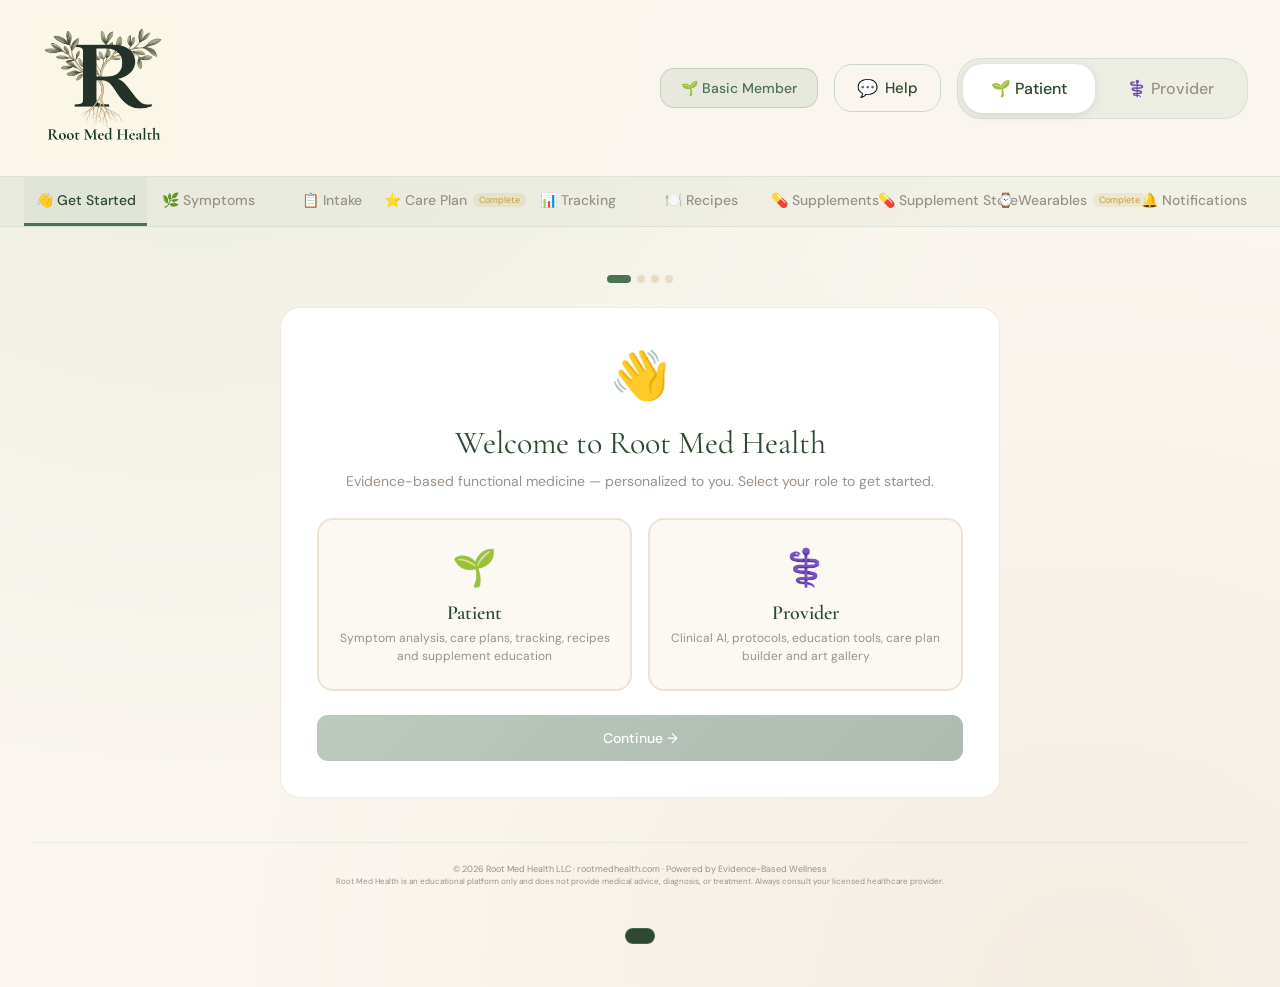
==== commit 3b2cdc91: "Add files via upload" ====
--- a/index.html
+++ b/index.html
@@ -25,6 +25,9 @@
   </div>
   <div class="header-right">
     <span class="tier-badge" id="tier-badge">🌱 Basic Member</span>
+    <button onclick="openHelp()" style="padding:12px 22px;border-radius:18px;border:1.5px solid rgba(122,158,126,.35);background:transparent;font-family:'DM Sans',sans-serif;font-size:15px;font-weight:500;cursor:pointer;transition:all .18s;display:flex;align-items:center;gap:7px;color:var(--sage-dark)" onmouseover="this.style.background='rgba(77,114,83,.08)'" onmouseout="this.style.background='transparent'">
+      <span style="font-size:17px">💬</span> Help
+    </button>
     <div class="mode-pills">
       <button class="mpill active" id="pill-patient" onclick="setMode('patient',this)">🌱 Patient</button>
       <button class="mpill" id="pill-provider" onclick="setMode('provider',this)">⚕️ Provider</button>
@@ -41,7 +44,7 @@
   <button class="mtab" onclick="switchTab('tracker',this)">📊 Tracking</button>
   <button class="mtab" onclick="switchTab('recipes',this)">🍽️ Recipes</button>
   <button class="mtab" onclick="switchTab('supplements',this)">💊 Supplements</button>
-  <button class="mtab" onclick="switchTab('store',this)">🛍️ DFH Store</button>
+  <button class="mtab" onclick="switchTab('store',this)">💊 Supplement Store</button>
   <button class="mtab" onclick="switchTab('wearables',this)">⌚ Wearables <span class="tier-lock">Complete</span></button>
   <button class="mtab" onclick="switchTab('notifications',this)">🔔 Notifications</button>
 </div>
@@ -55,7 +58,7 @@
   <button class="mtab" onclick="switchTab('labs',this)">🧪 Lab Reference</button>
   <button class="mtab" onclick="switchTab('protocols',this)">📋 Protocols</button>
   <button class="mtab" onclick="switchTab('handouts',this)">📄 Handouts</button>
-  <button class="mtab" onclick="switchTab('prov-store',this)">🛍️ DFH Store</button>
+  <button class="mtab" onclick="switchTab('prov-store',this)">💊 Supplement Store</button>
   <button class="mtab" onclick="switchTab('builder',this)">🩺 Care Plan Builder</button>
   <button class="mtab" onclick="switchTab('gallery',this)">🖼️ Art Gallery</button>
 </div>
@@ -281,7 +284,7 @@
     <div class="supp-grid" id="pat-supp-grid"></div>
     <div id="pat-supp-detail"></div>
   </div>
-  <div class="disc"><span style="font-size:13px;flex-shrink:0">💊</span><div class="disc-txt"><strong>Educational only</strong>Shop Designs for Health via the DFH Store tab. Always consult your provider. Root Med Health · rootmedhealth.com</div></div>
+  <div class="disc"><span style="font-size:13px;flex-shrink:0">💊</span><div class="disc-txt"><strong>Educational only</strong>Shop Designs for Health via the Supplement Store tab. Always consult your provider. Root Med Health · rootmedhealth.com</div></div>
 </div>
 
 <!-- PATIENT DFH STORE -->
@@ -598,6 +601,222 @@
 </div><!-- /main -->
 
 <div id="toast"></div>
+
+<!-- HELP / SUPPORT CHATBOT MODAL -->
+<div id="help-modal" style="display:none;position:fixed;inset:0;z-index:998;background:rgba(45,74,48,.35);backdrop-filter:blur(6px);animation:fadeIn .2s ease">
+  <div style="position:absolute;top:50%;left:50%;transform:translate(-50%,-50%);width:min(560px,95vw);max-height:85vh;background:#fff;border-radius:20px;box-shadow:0 20px 60px rgba(45,74,48,.2);border:1px solid rgba(122,158,126,.25);display:flex;flex-direction:column;overflow:hidden">
+
+    <!-- Modal header -->
+    <div style="background:linear-gradient(135deg,#2d4a30,#4d7253);padding:18px 20px;display:flex;align-items:center;justify-content:space-between;flex-shrink:0">
+      <div style="display:flex;align-items:center;gap:11px">
+        <div style="width:40px;height:40px;background:rgba(255,255,255,.15);border-radius:10px;display:flex;align-items:center;justify-content:center;font-size:20px">🌿</div>
+        <div>
+          <div style="font-family:'Cormorant Garamond',serif;font-size:19px;color:#fff;font-weight:600">Root Med Health Support</div>
+          <div style="font-size:10px;color:rgba(255,255,255,.6);margin-top:1px;display:flex;align-items:center;gap:5px"><span style="width:6px;height:6px;border-radius:50%;background:#7ab87e;display:inline-block"></span>AI assistant · always available</div>
+        </div>
+      </div>
+      <button onclick="closeHelp()" style="background:rgba(255,255,255,.15);border:none;color:#fff;width:30px;height:30px;border-radius:50%;font-size:15px;cursor:pointer;display:flex;align-items:center;justify-content:center">✕</button>
+    </div>
+
+    <!-- Chat messages -->
+    <div id="help-messages" style="flex:1;overflow-y:auto;padding:18px 16px;display:flex;flex-direction:column;gap:12px;min-height:280px;max-height:420px;scrollbar-width:thin">
+      <!-- Welcome message injected by JS -->
+    </div>
+
+    <!-- Quick question chips -->
+    <div id="help-chips" style="padding:8px 16px;display:flex;flex-wrap:wrap;gap:6px;border-top:1px solid rgba(212,184,150,.2);flex-shrink:0">
+      <button class="hchip" onclick="askQuick('What is included in each membership tier?')">Membership tiers</button>
+      <button class="hchip" onclick="askQuick('How do I add Root Med Health to my home screen?')">Add to home screen</button>
+      <button class="hchip" onclick="askQuick('How do I cancel my subscription?')">Cancel subscription</button>
+      <button class="hchip" onclick="askQuick('What is the free trial and how does it work?')">Free trial</button>
+      <button class="hchip" onclick="askQuick('Is Root Med Health a substitute for medical care?')">Medical disclaimer</button>
+      <button class="hchip" onclick="askQuick('How do I connect my wearable device?')">Wearables</button>
+      <button class="hchip" onclick="askQuick('What is Designs for Health and how does the supplement store work?')">Supplement store</button>
+      <button class="hchip" onclick="askQuick('How does the AI care plan work?')">Care plan</button>
+    </div>
+
+    <!-- Input -->
+    <div style="padding:12px 16px 16px;border-top:1px solid rgba(212,184,150,.2);display:flex;gap:8px;flex-shrink:0">
+      <input type="text" id="help-input" placeholder="Ask anything about Root Med Health..."
+        style="flex:1;padding:11px 14px;border:1.5px solid rgba(122,158,126,.3);border-radius:11px;font-family:'DM Sans',sans-serif;font-size:13px;color:#2d4a30;background:#faf6ef;outline:none"
+        onkeydown="if(event.key==='Enter')sendHelpMsg()"
+        onfocus="this.style.borderColor='#4d7253';this.style.background='#fff'"
+        onblur="this.style.borderColor='rgba(122,158,126,.3)';this.style.background='#faf6ef'">
+      <button onclick="sendHelpMsg()" id="help-send-btn"
+        style="padding:11px 18px;border-radius:11px;background:linear-gradient(135deg,#4d7253,#2d4a30);color:#fff;border:none;font-family:'DM Sans',sans-serif;font-size:13px;font-weight:500;cursor:pointer;transition:all .18s;white-space:nowrap">
+        Send →
+      </button>
+    </div>
+
+    <!-- Human fallback -->
+    <div style="padding:0 16px 14px;text-align:center;font-size:11px;color:#9b9189">
+      Need a human? Email <a href="mailto:support@rootmedhealth.com" style="color:#4d7253;font-weight:500">support@rootmedhealth.com</a>
+    </div>
+  </div>
+</div>
+
+<style>
+@keyframes fadeIn{from{opacity:0}to{opacity:1}}
+@keyframes msgIn{from{opacity:0;transform:translateY(6px)}to{opacity:1;transform:translateY(0)}}
+.hchip{padding:5px 12px;border-radius:14px;border:1.5px solid rgba(122,158,126,.3);background:rgba(168,197,160,.08);color:#2d4a30;font-family:'DM Sans',sans-serif;font-size:11px;cursor:pointer;transition:all .14s;white-space:nowrap}
+.hchip:hover{background:rgba(77,114,83,.1);border-color:rgba(77,114,83,.4)}
+.help-msg-user{align-self:flex-end;background:linear-gradient(135deg,#4d7253,#2d4a30);color:#fff;border-radius:14px 14px 3px 14px;padding:10px 14px;font-size:13px;max-width:85%;line-height:1.5;animation:msgIn .2s ease}
+.help-msg-bot{align-self:flex-start;background:#f5faf5;border:1px solid rgba(122,158,126,.2);color:#2d4a30;border-radius:14px 14px 14px 3px;padding:10px 14px;font-size:13px;max-width:88%;line-height:1.6;animation:msgIn .2s ease}
+.help-msg-typing{align-self:flex-start;background:#f5faf5;border:1px solid rgba(122,158,126,.2);border-radius:14px 14px 14px 3px;padding:10px 16px;animation:msgIn .2s ease;display:flex;gap:5px;align-items:center}
+.typing-dot{width:7px;height:7px;border-radius:50%;background:#a8c5a0;animation:typingBounce 1.2s infinite}
+.typing-dot:nth-child(2){animation-delay:.2s}
+.typing-dot:nth-child(3){animation-delay:.4s}
+@keyframes typingBounce{0%,60%,100%{transform:translateY(0)}30%{transform:translateY(-5px)}}
+</style>
+
+<!-- HOME SCREEN INSTALL BANNER -->
+<div id="install-banner" style="display:none;position:fixed;bottom:0;left:0;right:0;z-index:999;padding:14px 18px 18px;font-family:'DM Sans',sans-serif;animation:slideUp .35s ease">
+  <div style="max-width:520px;margin:0 auto;background:#fff;border-radius:18px;box-shadow:0 -2px 32px rgba(45,74,48,.18);border:1px solid rgba(122,158,126,.25);overflow:hidden">
+    <!-- Header -->
+    <div style="background:linear-gradient(135deg,#2d4a30,#4d7253);padding:14px 18px;display:flex;align-items:center;justify-content:space-between">
+      <div style="display:flex;align-items:center;gap:10px">
+        <div style="width:36px;height:36px;background:rgba(255,255,255,.15);border-radius:9px;display:flex;align-items:center;justify-content:center;font-size:18px">🌿</div>
+        <div>
+          <div style="font-size:13px;font-weight:600;color:#fff">Add to Home Screen</div>
+          <div style="font-size:10px;color:rgba(255,255,255,.65)">rootmedhealth.com</div>
+        </div>
+      </div>
+      <button onclick="dismissBanner()" style="background:rgba(255,255,255,.15);border:none;color:#fff;width:26px;height:26px;border-radius:50%;font-size:14px;cursor:pointer;display:flex;align-items:center;justify-content:center;line-height:1">✕</button>
+    </div>
+    <!-- Body -->
+    <div style="padding:14px 18px 16px">
+      <div style="font-size:12px;color:#2d4a30;font-weight:500;margin-bottom:10px" id="install-headline"></div>
+      <div id="install-steps" style="display:flex;flex-direction:column;gap:7px;margin-bottom:14px"></div>
+      <div style="display:flex;gap:8px">
+        <button id="install-btn-primary" style="flex:1;padding:10px;border-radius:10px;background:linear-gradient(135deg,#4d7253,#2d4a30);color:#fff;border:none;font-family:'DM Sans',sans-serif;font-size:13px;font-weight:500;cursor:pointer" onclick="triggerInstall()"></button>
+        <button onclick="dismissBanner(true)" style="padding:10px 16px;border-radius:10px;background:transparent;color:#9b9189;border:1px solid rgba(212,184,150,.4);font-family:'DM Sans',sans-serif;font-size:12px;cursor:pointer">Not now</button>
+      </div>
+    </div>
+  </div>
+</div>
+
+<style>
+@keyframes slideUp{from{transform:translateY(100%);opacity:0}to{transform:translateY(0);opacity:1}}
+.install-step{display:flex;align-items:flex-start;gap:10px;padding:8px 10px;background:#f5faf5;border-radius:9px;border:1px solid rgba(122,158,126,.2)}
+.install-step-num{width:22px;height:22px;border-radius:50%;background:#4d7253;color:#fff;font-size:11px;font-weight:600;display:flex;align-items:center;justify-content:center;flex-shrink:0;margin-top:1px}
+.install-step-text{font-size:12px;color:#2d4a30;line-height:1.5}
+.install-step-text strong{display:block;font-weight:600;margin-bottom:1px}
+</style>
+
 <script src="app.js"></script>
+<script>
+(function(){
+  const DISMISSED_KEY = 'rmh_install_dismissed';
+  const DISMISSED_UNTIL = 'rmh_install_until';
+  let deferredPrompt = null;
+
+  // Detect platform
+  const ua = navigator.userAgent;
+  const isIOS = /iphone|ipad|ipod/i.test(ua);
+  const isAndroid = /android/i.test(ua);
+  const isInStandaloneMode = window.matchMedia('(display-mode:standalone)').matches || window.navigator.standalone;
+  const isMobile = isIOS || isAndroid;
+
+  // Don't show if already installed
+  if(isInStandaloneMode) return;
+
+  // Don't show if permanently dismissed
+  if(localStorage.getItem(DISMISSED_KEY) === 'true') return;
+
+  // Don't show if snoozed
+  const until = localStorage.getItem(DISMISSED_UNTIL);
+  if(until && Date.now() < parseInt(until)) return;
+
+  // Capture Android install prompt
+  window.addEventListener('beforeinstallprompt', e => {
+    e.preventDefault();
+    deferredPrompt = e;
+    showBanner('android-prompt');
+  });
+
+  function step(num, title, detail){
+    return `<div class="install-step"><div class="install-step-num">${num}</div><div class="install-step-text"><strong>${title}</strong>${detail}</div></div>`;
+  }
+
+  function showBanner(type){
+    const banner = document.getElementById('install-banner');
+    const headline = document.getElementById('install-headline');
+    const steps = document.getElementById('install-steps');
+    const btn = document.getElementById('install-btn-primary');
+
+    if(type === 'ios'){
+      headline.textContent = 'Get the full app experience on your iPhone — no App Store required.';
+      steps.innerHTML =
+        step(1,'Tap the Share button','The box with an arrow pointing up at the bottom of your Safari browser') +
+        step(2,'Scroll down and tap "Add to Home Screen"','It may be a few options down the list') +
+        step(3,'Tap "Add" in the top right corner','Root Med Health will appear on your home screen like any app');
+      btn.textContent = 'Got it';
+      btn.onclick = () => dismissBanner();
+    } else if(type === 'android-prompt'){
+      headline.textContent = 'Install Root Med Health on your Android device — instant access, no App Store needed.';
+      steps.innerHTML =
+        step(1,'Tap "Install Now" below','Chrome will add Root Med Health to your home screen') +
+        step(2,'Open from your home screen','Launches like a native app — full screen, no browser bar') +
+        step(3,'Enable notifications when prompted','Get your daily morning quote and evening tracking reminder');
+      btn.textContent = '📲 Install Now';
+      btn.onclick = triggerInstall;
+    } else if(type === 'android-manual'){
+      headline.textContent = 'Add Root Med Health to your home screen for the full app experience.';
+      steps.innerHTML =
+        step(1,'Tap the menu in your browser','Three dots in the top right corner of Chrome') +
+        step(2,'Tap "Add to Home screen"','Or "Install App" depending on your browser version') +
+        step(3,'Tap "Add" to confirm','Root Med Health will appear on your home screen');
+      btn.textContent = 'Got it';
+      btn.onclick = () => dismissBanner();
+    } else {
+      headline.textContent = 'Add Root Med Health to your desktop for quick access.';
+      steps.innerHTML =
+        step(1,'Look for the install icon','Click the install icon (⊕) in your browser address bar') +
+        step(2,'Click "Install" in the prompt','Root Med Health opens as a standalone app window') +
+        step(3,'Pin it to your taskbar','Right-click the app icon and pin for one-click access');
+      btn.textContent = 'Got it';
+      btn.onclick = () => dismissBanner();
+    }
+
+    // Show after 4 seconds on mobile, 8 seconds on desktop
+    setTimeout(() => { banner.style.display = 'block'; }, isMobile ? 4000 : 8000);
+  }
+
+  function triggerInstall(){
+    if(deferredPrompt){
+      deferredPrompt.prompt();
+      deferredPrompt.userChoice.then(choice => {
+        if(choice.outcome === 'accepted') localStorage.setItem(DISMISSED_KEY,'true');
+        deferredPrompt = null;
+        document.getElementById('install-banner').style.display = 'none';
+      });
+    } else {
+      dismissBanner();
+    }
+  }
+  window.triggerInstall = triggerInstall;
+
+  function dismissBanner(snooze){
+    document.getElementById('install-banner').style.display = 'none';
+    if(snooze){
+      // Snooze for 3 days
+      localStorage.setItem(DISMISSED_UNTIL, Date.now() + (3*24*60*60*1000));
+    } else {
+      localStorage.setItem(DISMISSED_KEY,'true');
+    }
+  }
+  window.dismissBanner = dismissBanner;
+
+  // Decide which banner to show
+  if(isIOS){
+    showBanner('ios');
+  } else if(isAndroid && !deferredPrompt){
+    // Show manual instructions if prompt wasn't captured
+    setTimeout(() => showBanner('android-manual'), 4000);
+  } else if(!isMobile){
+    showBanner('desktop');
+  }
+})();
+</script>
 </body>
 </html>
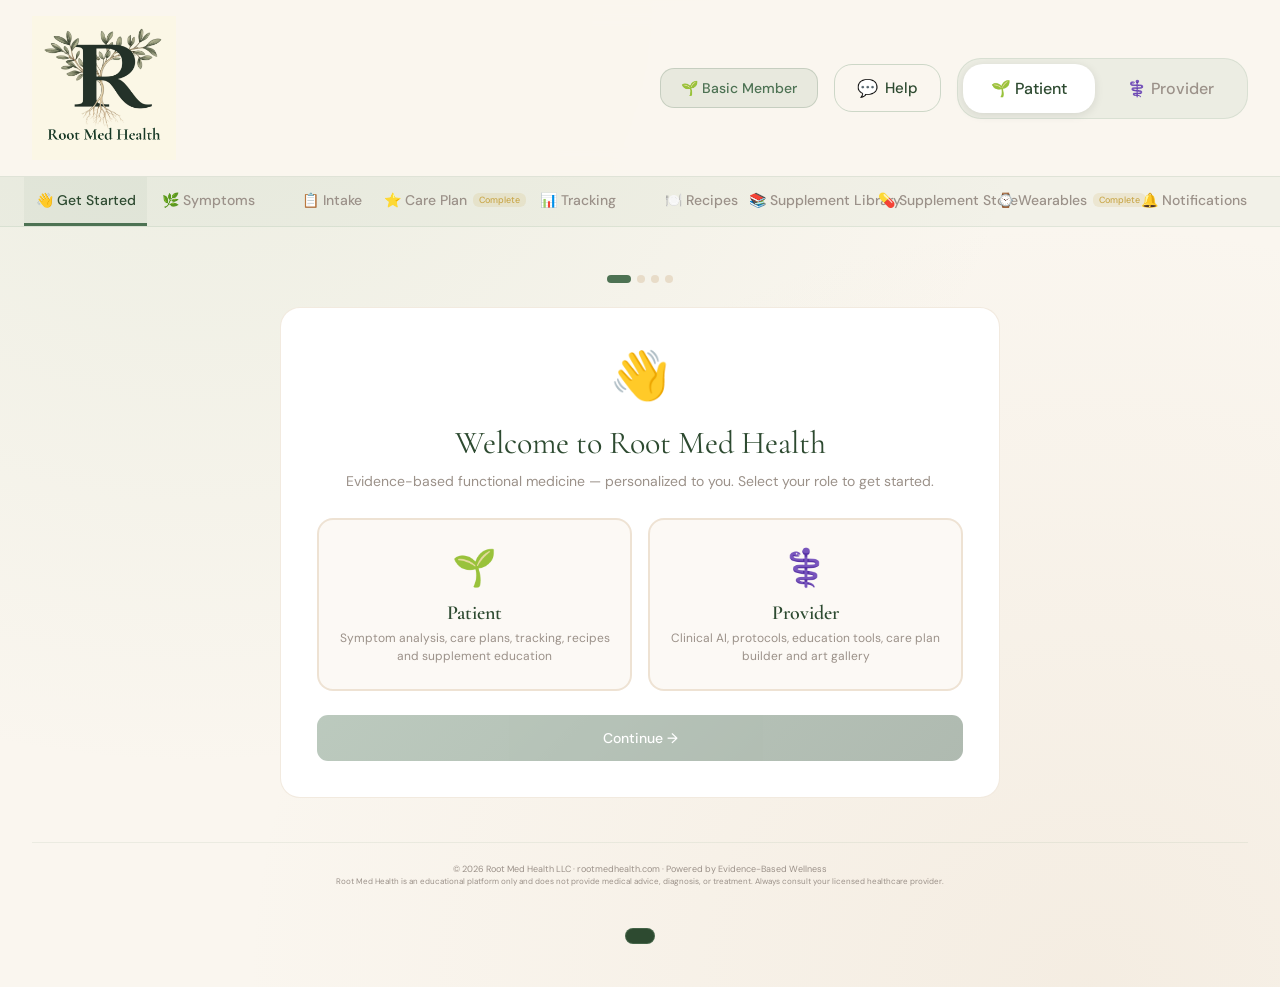
==== commit 666bb5ff: "Add files via upload" ====
--- a/index.html
+++ b/index.html
@@ -43,7 +43,7 @@
   <button class="mtab" onclick="switchTab('careplan',this)">⭐ Care Plan <span class="tier-lock">Complete</span></button>
   <button class="mtab" onclick="switchTab('tracker',this)">📊 Tracking</button>
   <button class="mtab" onclick="switchTab('recipes',this)">🍽️ Recipes</button>
-  <button class="mtab" onclick="switchTab('supplements',this)">💊 Supplements</button>
+  <button class="mtab" onclick="switchTab('supplements',this)">📚 Supplement Library</button>
   <button class="mtab" onclick="switchTab('store',this)">💊 Supplement Store</button>
   <button class="mtab" onclick="switchTab('wearables',this)">⌚ Wearables <span class="tier-lock">Complete</span></button>
   <button class="mtab" onclick="switchTab('notifications',this)">🔔 Notifications</button>
@@ -54,7 +54,7 @@
   <button class="mtab active" onclick="switchTab('dashboard',this)">📊 Dashboard</button>
   <button class="mtab" onclick="switchTab('research',this)">🔬 Condition Research</button>
   <button class="mtab" onclick="switchTab('dietary',this)">🥗 Dietary Education</button>
-  <button class="mtab" onclick="switchTab('prov-supplements',this)">💊 Supplement Education</button>
+  <button class="mtab" onclick="switchTab('prov-supplements',this)">📚 Supplement Education</button>
   <button class="mtab" onclick="switchTab('labs',this)">🧪 Lab Reference</button>
   <button class="mtab" onclick="switchTab('protocols',this)">📋 Protocols</button>
   <button class="mtab" onclick="switchTab('handouts',this)">📄 Handouts</button>
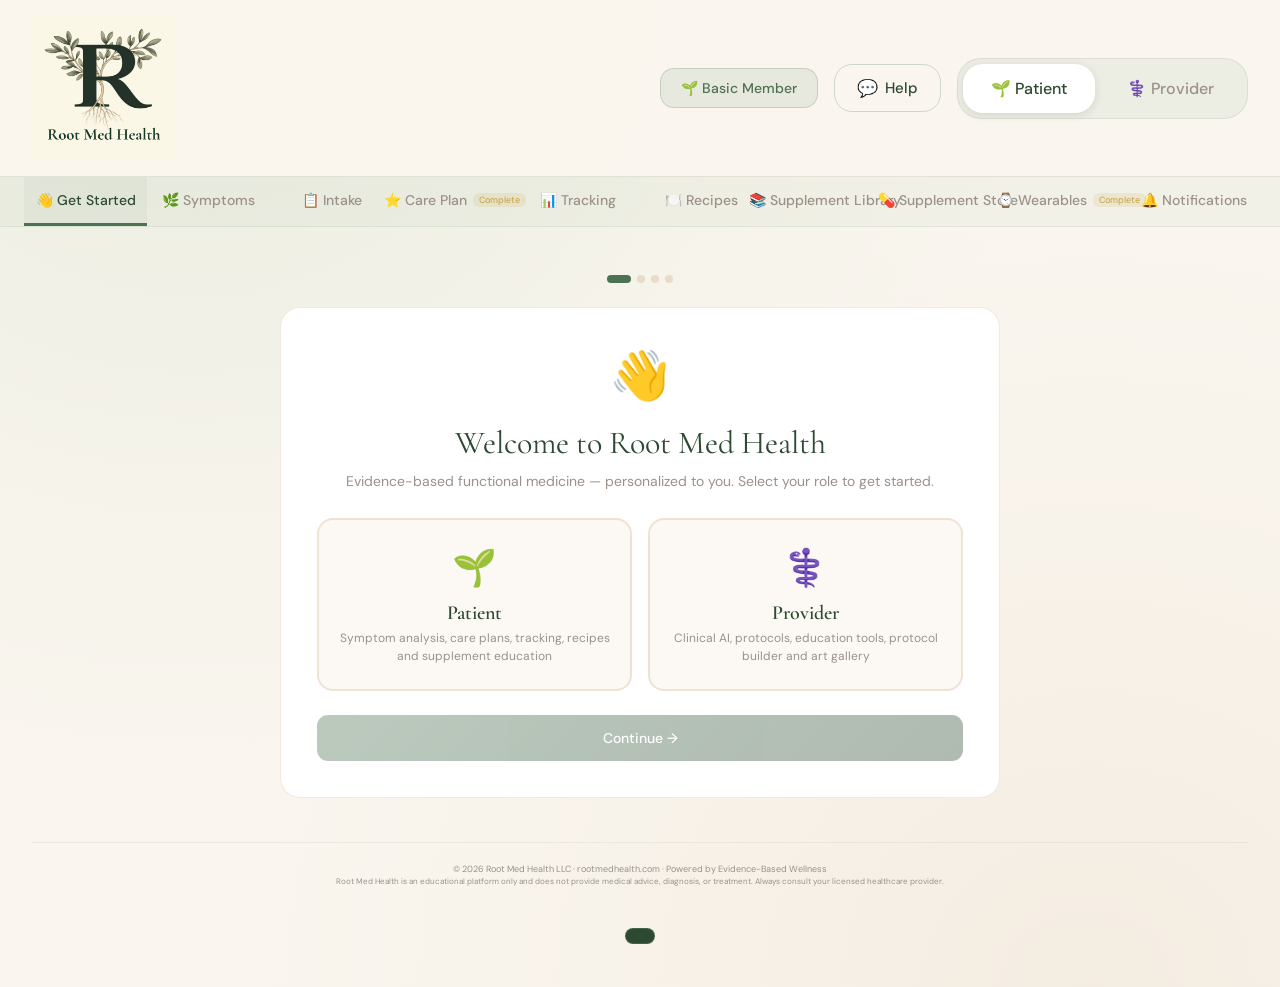
==== commit 77e98638: "Add files via upload" ====
--- a/index.html
+++ b/index.html
@@ -59,7 +59,7 @@
   <button class="mtab" onclick="switchTab('protocols',this)">📋 Protocols</button>
   <button class="mtab" onclick="switchTab('handouts',this)">📄 Handouts</button>
   <button class="mtab" onclick="switchTab('prov-store',this)">💊 Supplement Store</button>
-  <button class="mtab" onclick="switchTab('builder',this)">🩺 Care Plan Builder</button>
+  <button class="mtab" onclick="switchTab('builder',this)">🩺 Protocol Builder</button>
   <button class="mtab" onclick="switchTab('gallery',this)">🖼️ Art Gallery</button>
 </div>
 
@@ -87,7 +87,7 @@
         <div class="role-card" id="role-provider" onclick="selectRole('provider')">
           <span class="role-emoji">⚕️</span>
           <div class="role-name">Provider</div>
-          <div class="role-desc">Clinical AI, protocols, education tools, care plan builder and art gallery</div>
+          <div class="role-desc">Clinical AI, protocols, education tools, protocol builder and art gallery</div>
         </div>
       </div>
       <button class="btn-primary" id="btn-ob-0" disabled onclick="obStep(1)" style="margin-top:6px">Continue →</button>
@@ -371,7 +371,7 @@
         <span class="sb-perk">Clinical AI</span>
         <span class="sb-perk">Protocol library</span>
         <span class="sb-perk">Education suite</span>
-        <span class="sb-perk">Care plan builder</span>
+        <span class="sb-perk">Protocol builder</span>
         <span class="sb-perk">Art gallery</span>
         <span class="sb-perk">DFH store</span>
         <span class="sb-perk">⭐ Full patient access</span>
@@ -396,7 +396,7 @@
   <div class="dash-activity">
     <div class="da-title">Quick actions</div>
     <div class="da-item" onclick="switchProvTab('research')"><div class="da-icon">🔬</div><div class="da-text"><div class="da-main">Research a condition</div><div class="da-sub">AI-powered functional medicine insights</div></div><div class="da-arrow">→</div></div>
-    <div class="da-item" onclick="switchProvTab('builder')"><div class="da-icon">🩺</div><div class="da-text"><div class="da-main">Build a care plan</div><div class="da-sub">Modifiable care plan with DFH supplement links</div></div><div class="da-arrow">→</div></div>
+    <div class="da-item" onclick="switchProvTab('builder')"><div class="da-icon">🩺</div><div class="da-text"><div class="da-main">Build a protocol template</div><div class="da-sub">Functional medicine protocol with DFH supplement links</div></div><div class="da-arrow">→</div></div>
     <div class="da-item" onclick="switchProvTab('handouts')"><div class="da-icon">📄</div><div class="da-text"><div class="da-main">Generate a patient handout</div><div class="da-sub">Print-ready, plain-language education</div></div><div class="da-arrow">→</div></div>
     <div class="da-item" onclick="switchProvTab('labs')"><div class="da-icon">🧪</div><div class="da-text"><div class="da-main">Look up a lab value</div><div class="da-sub">Conventional vs functional ranges</div></div><div class="da-arrow">→</div></div>
     <div class="da-item" onclick="switchProvTab('protocols')"><div class="da-icon">📋</div><div class="da-text"><div class="da-main">View protocol library</div><div class="da-sub">6 IFM-informed clinical protocols</div></div><div class="da-arrow">→</div></div>
@@ -522,17 +522,16 @@
 <!-- CARE PLAN BUILDER -->
 <div id="v-builder" class="view">
   <div class="builder-header">
-    <div class="builder-title">🩺 Care Plan Builder</div>
-    <div class="builder-sub">Build a fully customizable care plan with supplement recommendations linked to Designs for Health products, dietary protocols, activity prescriptions, follow-up labs, and clinical notes.</div>
+    <div class="builder-title">🩺 Protocol Builder</div>
+    <div class="builder-sub">Build a fully customizable functional medicine protocol with supplement recommendations linked to Designs for Health products, dietary protocols, activity prescriptions, follow-up labs, and protocol notes. No patient-identifiable information is entered or stored.</div>
   </div>
   <div class="card" style="padding:16px">
     <div style="font-size:10px;text-transform:uppercase;letter-spacing:.12em;color:var(--gold);font-weight:500;margin-bottom:10px">Patient Information</div>
     <div class="builder-meta">
-      <div class="bm-field"><label>Patient name / ID</label><input type="text" id="cp-patient" placeholder="e.g. Jane D. or #1042"></div>
       <div class="bm-field"><label>Date of care plan</label><input type="date" id="cp-date"></div>
       <div class="bm-field"><label>Review date (90 days)</label><input type="date" id="cp-review"></div>
       <div class="bm-field"><label>Primary focus</label><input type="text" id="cp-diagnosis" placeholder="e.g. Hashimoto's + insulin resistance"></div>
-      <div class="bm-field"><label>Provider name</label><input type="text" id="cp-provider" placeholder="Dr. / Provider name"></div>
+      <div class="bm-field"><label>Clinician / Practice name</label><input type="text" id="cp-provider" placeholder="e.g. Ashley Zemba, RN CFM"></div>
       <div class="bm-field"><label>Protocol</label>
         <select id="cp-protocol">
           <option>Thyroid Optimization</option><option>Blood Sugar Balance</option>
--- a/styles.css
+++ b/styles.css
@@ -1078,26 +1078,26 @@
 .ds-purple::before{background:linear-gradient(90deg,#8e44ad,#b07ad4)}
 .ds-terra::before{background:linear-gradient(90deg,#c17f5a,#e8b89a)}
 .dash-stat-icon{font-size:22px;margin-bottom:8px;display:block}
-.dash-stat-val{font-family:'Cormorant Garamond',serif;font-size:32px;color:var(--pt);line-height:1;margin-bottom:3px}
-.dash-stat-label{font-size:10px;color:var(--pm);text-transform:uppercase;letter-spacing:.08em}
-.dash-stat-sub{font-size:9px;color:rgba(77,114,83,0.7);margin-top:3px}
+.dash-stat-val{font-family:'Cormorant Garamond',serif;font-size:32px;color:var(--deep);line-height:1;margin-bottom:3px}
+.dash-stat-label{font-size:10px;color:#3d5c42;text-transform:uppercase;letter-spacing:.08em;font-weight:600}
+.dash-stat-sub{font-size:9px;color:#6a8a6e;margin-top:3px}
 .dash-activity{background:var(--pc);border-radius:13px;padding:16px;border:1px solid rgba(122,158,126,.2);margin-bottom:14px}
-.da-title{font-family:'Cormorant Garamond',serif;font-size:17px;color:var(--pt);margin-bottom:12px}
+.da-title{font-family:'Cormorant Garamond',serif;font-size:17px;color:var(--deep);margin-bottom:12px}
 .da-item{display:flex;align-items:center;gap:10px;padding:9px 0;border-bottom:1px solid rgba(122,158,126,.25);cursor:pointer}
 .da-item:last-child{border-bottom:none}
 .da-icon{width:30px;height:30px;border-radius:8px;background:rgba(122,158,126,.15);display:flex;align-items:center;justify-content:center;font-size:13px;flex-shrink:0}
 .da-text{flex:1}
-.da-main{font-size:12px;color:var(--pt);margin-bottom:1px}
-.da-sub{font-size:10px;color:var(--pm)}
+.da-main{font-size:12px;color:var(--deep);margin-bottom:1px;font-weight:500}
+.da-sub{font-size:10px;color:#3d5c42}
 .da-arrow{font-size:10px;color:rgba(77,114,83,0.7)}
-.sub-box{background:linear-gradient(135deg,rgba(201,168,76,.08),rgba(122,158,126,.15));border:1px solid rgba(201,168,76,.2);border-radius:12px;padding:14px 16px;display:flex;align-items:center;justify-content:space-between;gap:12px;flex-wrap:wrap;margin-bottom:14px}
-.sb-title{font-family:'Cormorant Garamond',serif;font-size:17px;color:var(--pt);margin-bottom:2px}
-.sb-sub{font-size:11px;color:var(--pm)}
+.sub-box{background:linear-gradient(135deg,rgba(168,197,160,.2),rgba(212,184,150,.12));border:1px solid rgba(122,158,126,.3);border-radius:12px;padding:16px 18px;display:flex;align-items:center;justify-content:space-between;gap:12px;flex-wrap:wrap;margin-bottom:14px}
+.sb-title{font-family:'Cormorant Garamond',serif;font-size:19px;color:var(--deep);margin-bottom:3px;font-weight:600}
+.sb-sub{font-size:12px;color:#3d5c42;font-weight:500}
 .sb-perks{display:flex;flex-wrap:wrap;gap:5px;margin-top:8px}
-.sb-perk{font-size:9px;padding:2px 8px;border-radius:8px;background:rgba(122,158,126,.15);color:rgba(77,114,83,0.7);border:1px solid rgba(122,158,126,.2)}
-.sb-price-val{font-family:'Cormorant Garamond',serif;font-size:24px;color:var(--sage-light)}
-.sb-period{font-size:10px;color:var(--pm)}
-.no-wholesale{background:rgba(192,57,43,.06);border:1px solid rgba(192,57,43,.18);border-radius:9px;padding:10px 13px;font-size:11px;color:rgba(192,57,43,.7);margin-top:10px}
+.sb-perk{font-size:10px;padding:3px 10px;border-radius:8px;background:rgba(77,114,83,.1);color:#2d4a30;border:1px solid rgba(77,114,83,.25);font-weight:500}
+.sb-price-val{font-family:'Cormorant Garamond',serif;font-size:28px;color:var(--sage-dark);font-weight:600}
+.sb-period{font-size:11px;color:#3d5c42;font-weight:500;margin-top:2px}
+.no-wholesale{background:rgba(192,57,43,.06);border:1px solid rgba(192,57,43,.25);border-radius:9px;padding:10px 13px;font-size:11px;color:rgba(150,40,30,.8);margin-top:10px;font-weight:500}
 
 /* ── ART GALLERY ── */
 .gallery-upload-zone{border:2px dashed rgba(77,114,83,.35);border-radius:14px;padding:36px 20px;text-align:center;cursor:pointer;transition:all .2s;margin-bottom:14px}
